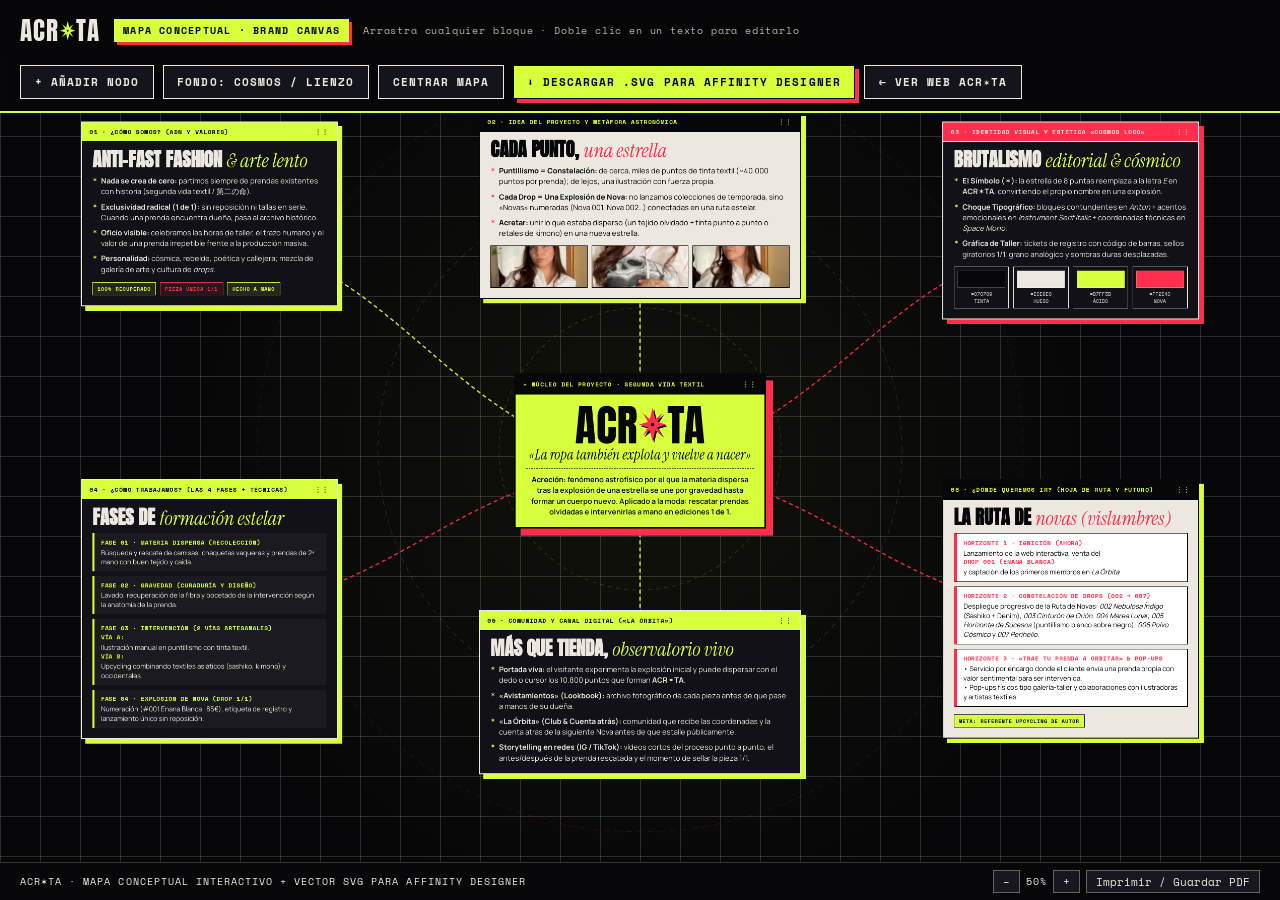
==== mapa-conceptual.html @ f0977f20 "Add ACR*TA interactive concept map and Affinity Designer SVG" ====
<!DOCTYPE html>
<html lang="es">
<head>
  <meta charset="UTF-8" />
  <meta name="viewport" content="width=device-width, initial-scale=1.0" />
  <title>ACR✶TA — Mapa Conceptual &amp; Brand Canvas (Affinity / Vector)</title>
  <link rel="preconnect" href="https://fonts.googleapis.com" />
  <link rel="preconnect" href="https://fonts.gstatic.com" crossorigin />
  <link href="https://fonts.googleapis.com/css2?family=Anton&family=Instrument+Serif:ital@0;1&family=Space+Mono:wght@400;700&family=Manrope:wght@400;600;700&display=swap" rel="stylesheet" />
  <style>
    :root {
      --ink: #070709;
      --ink-2: #121218;
      --bone: #ece8e0;
      --acid: #d7ff3b;
      --crimson: #ff2e4c;
      --mute: #8e8a80;
      --line: rgba(236, 232, 224, 0.16);
      --disp: "Anton", Impact, sans-serif;
      --serif: "Instrument Serif", Georgia, serif;
      --mono: "Space Mono", monospace;
      --sans: "Manrope", system-ui, sans-serif;
    }

    body.is-light {
      --ink: #ece8e0;
      --ink-2: #e2ddd2;
      --bone: #070709;
      --line: rgba(7, 7, 9, 0.14);
    }

    *, *::before, *::after { box-sizing: border-box; margin: 0; padding: 0; }
    html, body {
      width: 100%; height: 100%; overflow: hidden;
      background: var(--ink); color: var(--bone);
      font-family: var(--sans);
      user-select: none;
    }

    /* ---------- BARRA SUPERIOR ESTILO AFFINITY / ESTUDIO ---------- */
    .toolbar {
      position: fixed; top: 0; left: 0; right: 0; z-index: 100;
      display: flex; align-items: center; justify-content: space-between; gap: 1rem; flex-wrap: wrap;
      padding: .75rem 1.25rem;
      background: rgba(7, 7, 9, 0.92); color: #ece8e0;
      border-bottom: 2px solid #d7ff3b;
      backdrop-filter: blur(10px);
    }
    .toolbar__brand {
      display: flex; align-items: center; gap: .9rem;
    }
    .toolbar__logo {
      font-family: var(--disp); font-size: 1.55rem; letter-spacing: .04em; color: #ece8e0;
      text-decoration: none; display: inline-flex; align-items: center;
    }
    .toolbar__logo svg { height: .78em; width: auto; color: #d7ff3b; margin: 0 .03em; }
    .toolbar__tag {
      font-family: var(--mono); font-size: .64rem; text-transform: uppercase; letter-spacing: .12em;
      background: #d7ff3b; color: #070709; font-weight: 700;
      padding: .22rem .55rem; box-shadow: 3px 3px 0 #ff2e4c;
    }
    .toolbar__hint {
      font-family: var(--mono); font-size: .64rem; color: #b9b4a8; letter-spacing: .08em;
    }
    .toolbar__actions {
      display: flex; align-items: center; gap: .55rem; flex-wrap: wrap;
    }
    .tbtn {
      font-family: var(--mono); font-size: .66rem; font-weight: 700; letter-spacing: .1em; text-transform: uppercase;
      padding: .5rem .85rem; border: 1.5px solid #ece8e0;
      background: #14141c; color: #ece8e0; cursor: pointer;
      text-decoration: none; display: inline-flex; align-items: center; gap: .4rem;
      transition: transform .15s, background .15s, color .15s, box-shadow .15s;
    }
    .tbtn:hover {
      background: #d7ff3b; color: #070709; border-color: #070709;
      transform: translate(-2px, -2px); box-shadow: 4px 4px 0 #ff2e4c;
    }
    .tbtn--primary {
      background: #d7ff3b; color: #070709; border-color: #070709;
      box-shadow: 4px 4px 0 #ff2e4c;
    }
    .tbtn--primary:hover {
      background: #ff2e4c; color: #ece8e0; border-color: #ece8e0;
      box-shadow: 4px 4px 0 #d7ff3b;
    }

    /* ---------- LIENZO INFINITO / ARTBOARD ---------- */
    .viewport {
      position: fixed; inset: 56px 0 38px 0;
      overflow: hidden;
      cursor: grab;
      background:
        radial-gradient(circle at 50% 50%, rgba(215, 255, 59, 0.05) 0%, transparent 65%),
        linear-gradient(var(--line) 1px, transparent 1px) 0 0 / 40px 40px,
        linear-gradient(90deg, var(--line) 1px, transparent 1px) 0 0 / 40px 40px;
    }
    .viewport.is-panning { cursor: grabbing; }

    .board {
      position: absolute; top: 0; left: 0;
      width: 2400px; height: 1560px;
      transform-origin: 0 0;
      will-change: transform;
    }

    /* Órbitas decorativas de fondo */
    .board__orbits {
      position: absolute; inset: 0; width: 100%; height: 100%; pointer-events: none; z-index: 0;
    }
    /* Líneas de conexión dinámicas entre nodos */
    .board__edges {
      position: absolute; inset: 0; width: 100%; height: 100%; pointer-events: none; z-index: 1;
    }

    /* ---------- TARJETAS / NODOS DEL MAPA CONCEPTUAL ---------- */
    .node {
      position: absolute; z-index: 3;
      background: #111117; color: #ece8e0;
      border: 2.5px solid #ece8e0;
      box-shadow: 9px 9px 0 #d7ff3b;
      cursor: move;
      transition: box-shadow .2s;
    }
    .node:hover, .node.is-dragging {
      z-index: 10;
      box-shadow: 13px 13px 0 #ff2e4c;
    }
    .node--core {
      background: #d7ff3b; color: #070709;
      border: 3.5px solid #070709;
      box-shadow: 14px 14px 0 #ff2e4c;
    }
    .node--bone {
      background: #ece8e0; color: #070709;
      border: 2.5px solid #070709;
      box-shadow: 9px 9px 0 #d7ff3b;
    }
    .node--crimson {
      box-shadow: 9px 9px 0 #ff2e4c;
    }

    .node__head {
      display: flex; align-items: center; justify-content: space-between; gap: .6rem;
      padding: .55rem .95rem;
      font-family: var(--mono); font-size: .72rem; font-weight: 700; letter-spacing: .12em; text-transform: uppercase;
      background: #d7ff3b; color: #070709;
      border-bottom: 2px solid #070709;
    }
    .node--core .node__head {
      background: #070709; color: #d7ff3b;
    }
    .node--bone .node__head {
      background: #070709; color: #d7ff3b;
    }
    .node--crimson .node__head {
      background: #ff2e4c; color: #ece8e0; border-bottom-color: #ece8e0;
    }
    .node__grip { opacity: .65; font-size: .8rem; }

    .node__body {
      padding: 1.15rem 1.3rem 1.25rem;
    }
    .node__title {
      font-family: var(--disp); font-size: 2.3rem; line-height: .92; text-transform: uppercase;
      margin-bottom: .7rem;
    }
    .node__title em {
      font-family: var(--serif); font-style: italic; font-weight: 400; text-transform: lowercase;
      color: #d7ff3b; font-size: 1.06em;
    }
    .node--bone .node__title em,
    .node--core .node__title em {
      color: #ff2e4c;
    }

    /* Logo gigante en el nodo central */
    .core-logo {
      font-family: var(--disp); font-size: 5.4rem; line-height: .86;
      display: flex; align-items: center; justify-content: center;
      margin: .3rem 0 .5rem; color: #070709;
    }
    .core-logo svg {
      height: .78em; width: auto; color: #ff2e4c; margin: 0 .03em;
      filter: drop-shadow(3px 3px 0 #070709);
    }
    .core-quote {
      font-family: var(--serif); font-style: italic; font-size: 1.75rem;
      text-align: center; line-height: 1.05; margin-bottom: .75rem;
    }
    .core-desc {
      font-size: .92rem; font-weight: 600; line-height: 1.45; text-align: center;
      border-top: 1.5px dashed #070709; padding-top: .65rem;
    }

    .node__list {
      list-style: none; display: grid; gap: .55rem;
      font-size: .92rem; line-height: 1.45;
    }
    .node__list li {
      position: relative; padding-left: 1.1rem;
    }
    .node__list li::before {
      content: "✶"; position: absolute; left: 0; top: 0;
      color: #d7ff3b; font-size: .78rem;
    }
    .node--bone .node__list li::before { color: #ff2e4c; }

    /* Píldoras / etiquetas */
    .badges {
      display: flex; flex-wrap: wrap; gap: .45rem; margin-top: .95rem;
    }
    .badge {
      font-family: var(--mono); font-size: .64rem; font-weight: 700; letter-spacing: .1em; text-transform: uppercase;
      padding: .28rem .6rem; border: 1.5px solid currentColor;
    }
    .badge--acid { color: #d7ff3b; background: rgba(215, 255, 59, 0.1); }
    .badge--crimson { color: #ff2e4c; background: rgba(255, 46, 76, 0.12); }
    .badge--dark { color: #070709; background: #d7ff3b; border-color: #070709; }

    /* Muestras de color (ADN visual) */
    .swatches {
      display: grid; grid-template-columns: repeat(4, 1fr); gap: .55rem; margin-top: .9rem;
    }
    .swatch {
      border: 1.5px solid #ece8e0; padding: .4rem; text-align: center;
      font-family: var(--mono); font-size: .6rem;
    }
    .swatch i {
      display: block; height: 34px; margin-bottom: .35rem; border: 1px solid rgba(255,255,255,.25);
    }

    /* Mini tarjetas de proceso y horizonte */
    .steps-grid {
      display: grid; gap: .55rem; margin-top: .4rem;
    }
    .step-box {
      padding: .6rem .8rem;
      background: rgba(255, 255, 255, 0.04);
      border-left: 4px solid #d7ff3b;
    }
    .node--bone .step-box {
      background: #ffffff; border: 1.5px solid #070709; border-left: 6px solid #ff2e4c;
    }
    .step-box strong {
      display: block; font-family: var(--mono); font-size: .72rem; letter-spacing: .08em;
      text-transform: uppercase; color: #d7ff3b; margin-bottom: .18rem;
    }
    .node--bone .step-box strong { color: #ff2e4c; }
    .step-box p { font-size: .84rem; line-height: 1.38; }

    /* Fotos de referencia visual en el mapa */
    .thumbs-row {
      display: grid; grid-template-columns: repeat(3, 1fr); gap: .5rem; margin-top: .85rem;
    }
    .thumbs-row img {
      width: 100%; height: 84px; object-fit: cover;
      border: 1.5px solid #070709;
    }

    [contenteditable="true"]:focus {
      outline: 2px dashed #d7ff3b;
      outline-offset: 4px;
      cursor: text;
    }

    /* ---------- BARRA INFERIOR DE ESTADO / CONTROLES DE ZOOM ---------- */
    .statusbar {
      position: fixed; bottom: 0; left: 0; right: 0; height: 38px; z-index: 100;
      display: flex; align-items: center; justify-content: space-between;
      padding: 0 1.25rem;
      background: #070709; color: #ece8e0;
      border-top: 1px solid rgba(236, 232, 224, 0.2);
      font-family: var(--mono); font-size: .64rem; letter-spacing: .1em; text-transform: uppercase;
    }
    .zoom-controls {
      display: flex; align-items: center; gap: .4rem;
    }
    .zbtn {
      background: #171720; color: #ece8e0; border: 1px solid rgba(236,232,224,.35);
      padding: .18rem .55rem; font-family: var(--mono); font-size: .68rem; cursor: pointer;
    }
    .zbtn:hover { background: #d7ff3b; color: #070709; }

    @media print {
      .toolbar, .statusbar { display: none !important; }
      .viewport { position: static; inset: 0; overflow: visible; }
    }
  </style>
</head>
<body>

  <!-- DEFINICIÓN SVG DE LA ESTRELLA ACR✶TA -->
  <svg width="0" height="0" style="position:absolute" aria-hidden="true">
    <defs>
      <g id="glyphStarE">
        <path d="M 44 0 L 53 37 L 76 18 L 59 46 L 88 55 L 59 64 L 76 92 L 53 73 L 44 110 L 35 73 L 12 92 L 29 64 L 0 55 L 29 46 L 12 18 L 35 37 Z" fill="currentColor"/>
        <circle cx="44" cy="55" r="5.5" fill="#070709"/>
      </g>
    </defs>
  </svg>

  <!-- BARRA DE HERRAMIENTAS SUPERIOR -->
  <header class="toolbar">
    <div class="toolbar__brand">
      <a href="index.html" class="toolbar__logo" title="Volver a la web de ACR✶TA">
        <span>ACR</span><svg viewBox="0 0 88 110"><use href="#glyphStarE"/></svg><span>TA</span>
      </a>
      <span class="toolbar__tag">MAPA CONCEPTUAL · BRAND CANVAS</span>
      <span class="toolbar__hint">Arrastra cualquier bloque · Doble clic en un texto para editarlo</span>
    </div>

    <div class="toolbar__actions">
      <button type="button" class="tbtn" id="addNodeBtn">+ Añadir Nodo</button>
      <button type="button" class="tbtn" id="themeBtn">Fondo: Cosmos / Lienzo</button>
      <button type="button" class="tbtn" id="fitBtn">Centrar Mapa</button>
      <a href="mapa-conceptual-acreta.svg" download="ACR-TA-Mapa-Conceptual-Affinity.svg" class="tbtn tbtn--primary" id="downloadSvgBtn">
        ⬇ Descargar .SVG para Affinity Designer
      </a>
      <a href="index.html" class="tbtn">← Ver Web ACR✶TA</a>
    </div>
  </header>

  <!-- LIENZO INTERACTIVO -->
  <div class="viewport" id="viewport">
    <div class="board" id="board">

      <!-- Órbitas de fondo -->
      <svg class="board__orbits" viewBox="0 0 2400 1560">
        <circle cx="1200" cy="760" r="280" fill="none" stroke="rgba(215,255,59,0.18)" stroke-width="1.5" stroke-dasharray="8 8"/>
        <circle cx="1200" cy="760" r="520" fill="none" stroke="rgba(236,232,224,0.14)" stroke-width="1.5" stroke-dasharray="10 10"/>
        <circle cx="1200" cy="760" r="760" fill="none" stroke="rgba(255,46,76,0.16)" stroke-width="1.5" stroke-dasharray="12 10"/>
      </svg>

      <!-- Conectores dinámicos entre tarjetas -->
      <svg class="board__edges" id="edgesSvg" viewBox="0 0 2400 1560">
        <defs>
          <marker id="arrAcid" viewBox="0 0 10 10" refX="7" refY="5" markerWidth="6" markerHeight="6" orient="auto-start-reverse">
            <path d="M 0 1 L 10 5 L 0 9 z" fill="#d7ff3b"/>
          </marker>
          <marker id="arrCrimson" viewBox="0 0 10 10" refX="7" refY="5" markerWidth="6" markerHeight="6" orient="auto-start-reverse">
            <path d="M 0 1 L 10 5 L 0 9 z" fill="#ff2e4c"/>
          </marker>
        </defs>
      </svg>

      <!-- ================= NODO 00: NÚCLEO CENTRAL ACR✶TA ================= -->
      <article class="node node--core" id="node-core" style="left: 950px; top: 610px; width: 500px;">
        <div class="node__head">
          <span>✶ NÚCLEO DEL PROYECTO · SEGUNDA VIDA TEXTIL</span>
          <span class="node__grip">⋮⋮</span>
        </div>
        <div class="node__body">
          <div class="core-logo" aria-label="ACRETA">
            <span>ACR</span><svg viewBox="0 0 88 110"><use href="#glyphStarE"/></svg><span>TA</span>
          </div>
          <p class="core-quote" contenteditable="true">«La ropa también explota y vuelve a nacer»</p>
          <p class="core-desc" contenteditable="true">
            <strong>Acreción:</strong> fenómeno astrofísico por el que la materia dispersa tras la explosión de una estrella se une por gravedad hasta formar un cuerpo nuevo. Aplicado a la moda: rescatar prendas olvidadas e intervenirlas a mano en ediciones <strong>1 de 1</strong>.
          </p>
        </div>
      </article>

      <!-- ================= NODO 01: ¿CÓMO SOMOS? (ADN Y MANIFIESTO) ================= -->
      <article class="node" id="node-adn" data-from="node-core" data-color="acid" style="left: 90px; top: 110px; width: 510px;">
        <div class="node__head">
          <span>01 · ¿CÓMO SOMOS? (ADN Y VALORES)</span>
          <span class="node__grip">⋮⋮</span>
        </div>
        <div class="node__body">
          <h2 class="node__title" contenteditable="true">ANTI-FAST FASHION <em>&amp; arte lento</em></h2>
          <ul class="node__list" contenteditable="true">
            <li><strong>Nada se crea de cero:</strong> partimos siempre de prendas existentes con historia (segunda vida textil / 第二の命).</li>
            <li><strong>Exclusividad radical (1 de 1):</strong> sin reposición ni tallas en serie. Cuando una prenda encuentra dueña, pasa al archivo histórico.</li>
            <li><strong>Oficio visible:</strong> celebramos las horas de taller, el trazo humano y el valor de una prenda irrepetible frente a la producción masiva.</li>
            <li><strong>Personalidad:</strong> cósmica, rebelde, poética y callejera; mezcla de galería de arte y cultura de <em>drops</em>.</li>
          </ul>
          <div class="badges">
            <span class="badge badge--acid">100% RECUPERADO</span>
            <span class="badge badge--crimson">PIEZA ÚNICA 1/1</span>
            <span class="badge badge--acid">HECHO A MANO</span>
          </div>
        </div>
      </article>

      <!-- ================= NODO 02: UNIVERSO NARRATIVO (METÁFORA ESTELAR) ================= -->
      <article class="node node--bone" id="node-concepto" data-from="node-core" data-color="acid" style="left: 880px; top: 90px; width: 640px;">
        <div class="node__head">
          <span>02 · IDEA DEL PROYECTO Y METÁFORA ASTRONÓMICA</span>
          <span class="node__grip">⋮⋮</span>
        </div>
        <div class="node__body">
          <h2 class="node__title" contenteditable="true">CADA PUNTO, <em>una estrella</em></h2>
          <ul class="node__list" contenteditable="true">
            <li><strong>Puntillismo = Constelación:</strong> de cerca, miles de puntos de tinta textil (~40.000 puntos por prenda); de lejos, una ilustración con fuerza propia.</li>
            <li><strong>Cada Drop = Una Explosión de Nova:</strong> no lanzamos colecciones de temporada, sino «Novas» numeradas (Nova 001, Nova 002…) conectadas en una ruta estelar.</li>
            <li><strong>Acretar:</strong> unir lo que estaba disperso (un tejido olvidado + tinta punto a punto o retales de kimono) en una nueva estrella.</li>
          </ul>
          <div class="thumbs-row">
            <img src="assets/img/look-02.jpg" alt="Nova 001 Enana Blanca" />
            <img src="assets/img/detalle.jpg" alt="Detalle puntillismo" />
            <img src="assets/img/look-03.jpg" alt="Look perfil" />
          </div>
        </div>
      </article>

      <!-- ================= NODO 03: LENGUAJE VISUAL Y ESTÉTICA ================= -->
      <article class="node node--crimson" id="node-estetica" data-from="node-core" data-color="crimson" style="left: 1800px; top: 110px; width: 510px;">
        <div class="node__head">
          <span>03 · IDENTIDAD VISUAL Y ESTÉTICA «COSMOS LOCO»</span>
          <span class="node__grip">⋮⋮</span>
        </div>
        <div class="node__body">
          <h2 class="node__title" contenteditable="true">BRUTALISMO <em>editorial &amp; cósmico</em></h2>
          <ul class="node__list" contenteditable="true">
            <li><strong>El Símbolo (✶):</strong> la estrella de 8 puntas reemplaza a la letra <em>E</em> en <strong>ACR✶TA</strong>, convirtiendo el propio nombre en una explosión.</li>
            <li><strong>Choque Tipográfico:</strong> bloques contundentes en <em>Anton</em> + acentos emocionales en <em>Instrument Serif Italic</em> + coordenadas técnicas en <em>Space Mono</em>.</li>
            <li><strong>Gráfica de Taller:</strong> tickets de registro con código de barras, sellos giratorios 1/1, grano analógico y sombras duras desplazadas.</li>
          </ul>
          <div class="swatches">
            <div class="swatch"><i style="background:#070709"></i>#070709<br>TINTA</div>
            <div class="swatch"><i style="background:#ece8e0"></i>#ECE8E0<br>HUESO</div>
            <div class="swatch"><i style="background:#d7ff3b"></i>#D7FF3B<br>ÁCIDO</div>
            <div class="swatch"><i style="background:#ff2e4c"></i>#FF2E4C<br>NOVA</div>
          </div>
        </div>
      </article>

      <!-- ================= NODO 04: ¿QUÉ HACEMOS? (PROCESO Y PRODUCTO) ================= -->
      <article class="node" id="node-proceso" data-from="node-core" data-color="crimson" style="left: 90px; top: 820px; width: 510px;">
        <div class="node__head">
          <span>04 · ¿CÓMO TRABAJAMOS? (LAS 4 FASES + TÉCNICAS)</span>
          <span class="node__grip">⋮⋮</span>
        </div>
        <div class="node__body">
          <h2 class="node__title" contenteditable="true">FASES DE <em>formación estelar</em></h2>
          <div class="steps-grid" contenteditable="true">
            <div class="step-box">
              <strong>FASE 01 · MATERIA DISPERSA (RECOLECCIÓN)</strong>
              <p>Búsqueda y rescate de camisas, chaquetas vaqueras y prendas de 2ª mano con buen tejido y caída.</p>
            </div>
            <div class="step-box">
              <strong>FASE 02 · GRAVEDAD (CURADURÍA Y DISEÑO)</strong>
              <p>Lavado, recuperación de la fibra y bocetado de la intervención según la anatomía de la prenda.</p>
            </div>
            <div class="step-box">
              <strong>FASE 03 · INTERVENCIÓN (2 VÍAS ARTESANALES)</strong>
              <p><strong>Vía A:</strong> Ilustración manual en puntillismo con tinta textil.<br><strong>Vía B:</strong> Upcycling combinando textiles asiáticos (sashiko, kimono) y occidentales.</p>
            </div>
            <div class="step-box">
              <strong>FASE 04 · EXPLOSIÓN DE NOVA (DROP 1/1)</strong>
              <p>Numeración (#001 Enana Blanca · 85€), etiqueta de registro y lanzamiento único sin reposición.</p>
            </div>
          </div>
        </div>
      </article>

      <!-- ================= NODO 05: COMUNIDAD Y EXPERIENCIA DIGITAL ================= -->
      <article class="node" id="node-comunidad" data-from="node-core" data-color="acid" style="left: 880px; top: 1080px; width: 640px;">
        <div class="node__head">
          <span>05 · COMUNIDAD Y CANAL DIGITAL («LA ÓRBITA»)</span>
          <span class="node__grip">⋮⋮</span>
        </div>
        <div class="node__body">
          <h2 class="node__title" contenteditable="true">MÁS QUE TIENDA, <em>observatorio vivo</em></h2>
          <ul class="node__list" contenteditable="true">
            <li><strong>Portada viva:</strong> el visitante experimenta la explosión inicial y puede dispersar con el dedo o cursor los 10.800 puntos que forman <strong>ACR✶TA</strong>.</li>
            <li><strong>«Avistamientos» (Lookbook):</strong> archivo fotográfico de cada pieza antes de que pase a manos de su dueña.</li>
            <li><strong>«La Órbita» (Club &amp; Cuenta atrás):</strong> comunidad que recibe las coordenadas y la cuenta atrás de la siguiente Nova antes de que estalle públicamente.</li>
            <li><strong>Storytelling en redes (IG / TikTok):</strong> vídeos cortos del proceso punto a punto, el antes/después de la prenda rescatada y el momento de sellar la pieza 1/1.</li>
          </ul>
        </div>
      </article>

      <!-- ================= NODO 06: ¿DÓNDE QUEREMOS IR? (HOJA DE RUTA) ================= -->
      <article class="node node--bone" id="node-futuro" data-from="node-core" data-color="crimson" style="left: 1800px; top: 820px; width: 510px;">
        <div class="node__head">
          <span>06 · ¿DÓNDE QUEREMOS IR? (HOJA DE RUTA Y FUTURO)</span>
          <span class="node__grip">⋮⋮</span>
        </div>
        <div class="node__body">
          <h2 class="node__title" contenteditable="true">LA RUTA DE <em>novas (vislumbres)</em></h2>
          <div class="steps-grid" contenteditable="true">
            <div class="step-box">
              <strong>HORIZONTE 1 · IGNICIÓN (AHORA)</strong>
              <p>Lanzamiento de la web interactiva, venta del <strong>Drop 001 (Enana Blanca)</strong> y captación de los primeros miembros en <em>La Órbita</em>.</p>
            </div>
            <div class="step-box">
              <strong>HORIZONTE 2 · CONSTELACIÓN DE DROPS (002 → 007)</strong>
              <p>Despliegue progresivo de la Ruta de Novas: <em>002 Nebulosa Índigo</em> (Sashiko + Denim), <em>003 Cinturón de Orión</em>, <em>004 Marea Lunar</em>, <em>005 Horizonte de Sucesos</em> (puntillismo blanco sobre negro), <em>006 Polvo Cósmico</em> y <em>007 Perihelio</em>.</p>
            </div>
            <div class="step-box">
              <strong>HORIZONTE 3 · «TRAE TU PRENDA A ORBITAR» &amp; POP-UPS</strong>
              <p>• Servicio por encargo donde el cliente envía una prenda propia con valor sentimental para ser intervenida.<br>• Pop-ups físicos tipo galería-taller y colaboraciones con ilustradoras y artistas textiles.</p>
            </div>
          </div>
          <div class="badges">
            <span class="badge badge--dark">META: REFERENTE UPCYCLING DE AUTOR</span>
          </div>
        </div>
      </article>

    </div>
  </div>

  <!-- BARRA DE ESTADO Y ZOOM -->
  <footer class="statusbar">
    <span>ACR✶TA · MAPA CONCEPTUAL INTERACTIVO + VECTOR SVG PARA AFFINITY DESIGNER</span>
    <div class="zoom-controls">
      <button type="button" class="zbtn" id="zoomOutBtn">−</button>
      <span id="zoomLabel">100%</span>
      <button type="button" class="zbtn" id="zoomInBtn">+</button>
      <button type="button" class="zbtn" id="printBtn">Imprimir / Guardar PDF</button>
    </div>
  </footer>

  <script>
    (() => {
      const viewport = document.getElementById("viewport");
      const board = document.getElementById("board");
      const edgesSvg = document.getElementById("edgesSvg");
      const zoomLabel = document.getElementById("zoomLabel");

      let scale = 1;
      let panX = 0;
      let panY = 0;
      let isPanning = false;
      let startPanX = 0;
      let startPanY = 0;

      function applyTransform() {
        board.style.transform = `translate(${panX}px, ${panY}px) scale(${scale})`;
        zoomLabel.textContent = `${Math.round(scale * 100)}%`;
      }

      function fitToScreen() {
        const vw = viewport.clientWidth;
        const vh = viewport.clientHeight;
        scale = Math.min(vw / 2460, vh / 1600, 1);
        scale = Math.max(0.32, scale);
        panX = (vw - 2400 * scale) * 0.5;
        panY = (vh - 1560 * scale) * 0.5;
        applyTransform();
      }

      // Dibuja curvas Bézier dinámicas desde el nodo central hacia todos los demás nodos
      function updateEdges() {
        const defs = edgesSvg.querySelector("defs").outerHTML;
        const core = document.getElementById("node-core");
        const cx = core.offsetLeft + core.offsetWidth * 0.5;
        const cy = core.offsetTop + core.offsetHeight * 0.5;

        const targets = board.querySelectorAll(".node[data-from]");
        let paths = "";
        targets.forEach((node) => {
          const nx = node.offsetLeft + node.offsetWidth * 0.5;
          const ny = node.offsetTop + node.offsetHeight * 0.5;
          const dx = nx - cx;
          const dy = ny - cy;
          const c1x = cx + dx * 0.45;
          const c1y = cy + dy * 0.12;
          const c2x = cx + dx * 0.55;
          const c2y = cy + dy * 0.88;
          const isCrimson = node.dataset.color === "crimson";
          const color = isCrimson ? "#ff2e4c" : "#d7ff3b";
          const marker = isCrimson ? "url(#arrCrimson)" : "url(#arrAcid)";
          paths += `<path d="M ${cx} ${cy} C ${c1x} ${c1y}, ${c2x} ${c2y}, ${nx} ${ny}" fill="none" stroke="${color}" stroke-width="2.8" stroke-dasharray="8 6" marker-end="${marker}" opacity="0.88"/>`;
          paths += `<circle cx="${nx}" cy="${ny}" r="6" fill="${color}"/>`;
        });
        edgesSvg.innerHTML = defs + paths;
      }

      // Hacer arrastrables todos los nodos
      function makeDraggable(node) {
        let dragging = false;
        let startX = 0, startY = 0;
        let origLeft = 0, origTop = 0;

        node.addEventListener("pointerdown", (e) => {
          if (e.target.isContentEditable && document.activeElement === e.target) return;
          e.stopPropagation();
          dragging = true;
          node.classList.add("is-dragging");
          node.setPointerCapture(e.pointerId);
          startX = e.clientX;
          startY = e.clientY;
          origLeft = node.offsetLeft;
          origTop = node.offsetTop;
        });

        node.addEventListener("pointermove", (e) => {
          if (!dragging) return;
          const dx = (e.clientX - startX) / scale;
          const dy = (e.clientY - startY) / scale;
          node.style.left = `${Math.round(origLeft + dx)}px`;
          node.style.top = `${Math.round(origTop + dy)}px`;
          updateEdges();
        });

        const stop = () => {
          dragging = false;
          node.classList.remove("is-dragging");
        };
        node.addEventListener("pointerup", stop);
        node.addEventListener("pointercancel", stop);
      }

      board.querySelectorAll(".node").forEach(makeDraggable);

      // Pan del lienzo arrastrando el fondo
      viewport.addEventListener("pointerdown", (e) => {
        if (e.target.closest(".node")) return;
        isPanning = true;
        viewport.classList.add("is-panning");
        startPanX = e.clientX - panX;
        startPanY = e.clientY - panY;
      });
      window.addEventListener("pointermove", (e) => {
        if (!isPanning) return;
        panX = e.clientX - startPanX;
        panY = e.clientY - startPanY;
        applyTransform();
      });
      window.addEventListener("pointerup", () => {
        isPanning = false;
        viewport.classList.remove("is-panning");
      });

      // Zoom con rueda
      viewport.addEventListener("wheel", (e) => {
        e.preventDefault();
        const factor = e.deltaY < 0 ? 1.1 : 0.9;
        const nextScale = Math.min(1.8, Math.max(0.3, scale * factor));
        const rect = viewport.getBoundingClientRect();
        const mx = e.clientX - rect.left;
        const my = e.clientY - rect.top;
        panX = mx - ((mx - panX) / scale) * nextScale;
        panY = my - ((my - panY) / scale) * nextScale;
        scale = nextScale;
        applyTransform();
      }, { passive: false });

      document.getElementById("zoomInBtn").addEventListener("click", () => {
        scale = Math.min(1.8, scale * 1.15);
        applyTransform();
      });
      document.getElementById("zoomOutBtn").addEventListener("click", () => {
        scale = Math.max(0.3, scale * 0.87);
        applyTransform();
      });
      document.getElementById("fitBtn").addEventListener("click", fitToScreen);
      document.getElementById("themeBtn").addEventListener("click", () => {
        document.body.classList.toggle("is-light");
      });
      document.getElementById("printBtn").addEventListener("click", () => window.print());

      // Añadir un nuevo nodo editable al mapa
      let customCount = 7;
      document.getElementById("addNodeBtn").addEventListener("click", () => {
        const n = document.createElement("article");
        n.className = "node";
        n.dataset.from = "node-core";
        n.dataset.color = customCount % 2 === 0 ? "acid" : "crimson";
        n.style.left = `${1020 + (customCount % 3) * 80}px`;
        n.style.top = `${360 + (customCount % 3) * 60}px`;
        n.style.width = "420px";
        n.innerHTML = `
          <div class="node__head">
            <span contenteditable="true">0${customCount} · NUEVA IDEA / RAMA</span>
            <span class="node__grip">⋮⋮</span>
          </div>
          <div class="node__body">
            <h2 class="node__title" contenteditable="true">NUEVA <em>constelación</em></h2>
            <ul class="node__list" contenteditable="true">
              <li>Haz doble clic aquí para escribir tu idea, línea de ropa, colaboración o referencia visual.</li>
              <li>Arrastra esta tarjeta a cualquier coordenada del mapa.</li>
            </ul>
          </div>
        `;
        customCount++;
        board.appendChild(n);
        makeDraggable(n);
        updateEdges();
      });

      window.addEventListener("resize", fitToScreen);
      updateEdges();
      fitToScreen();
    })();
  </script>
</body>
</html>
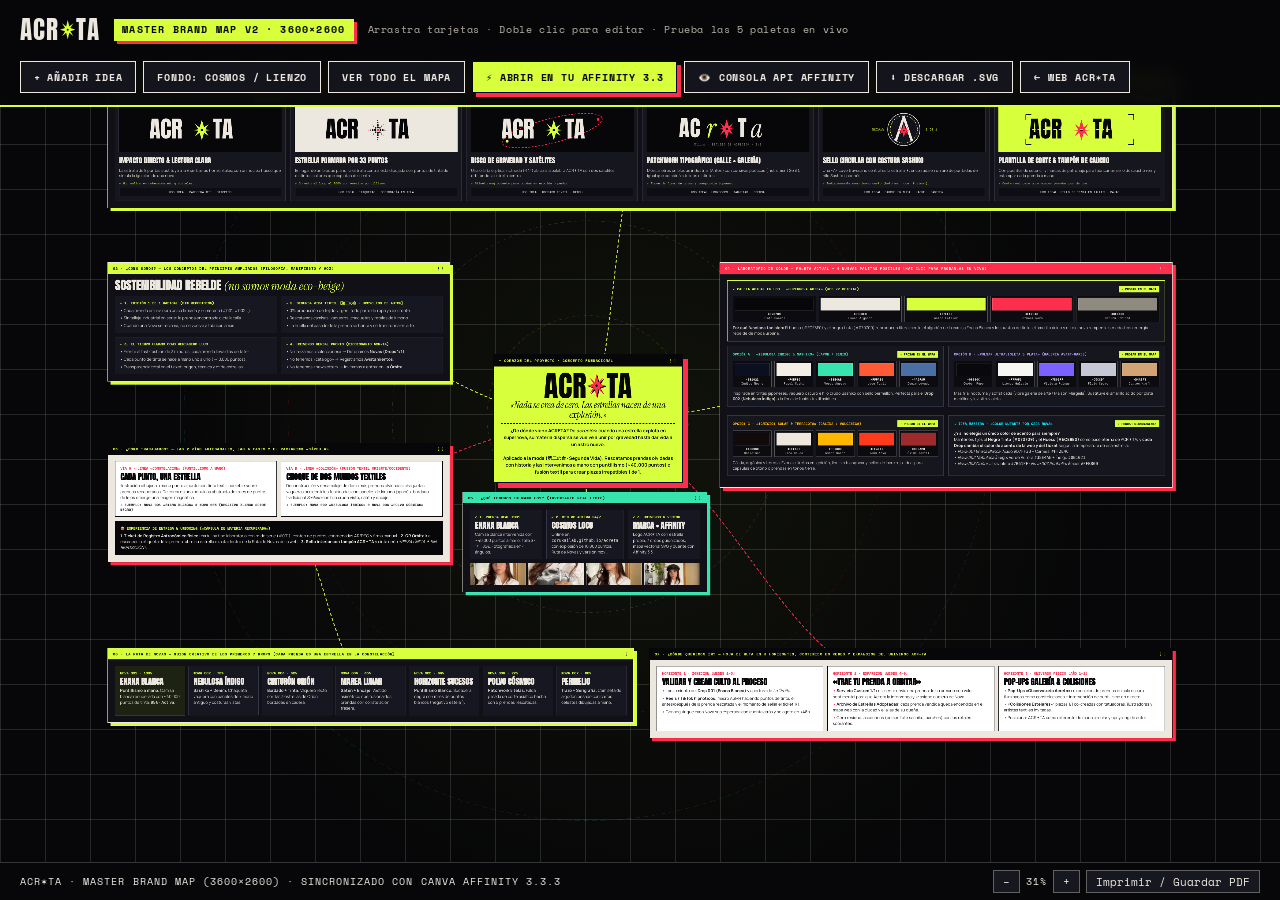
==== commit be6f0cb0: "Update mapa-conceptual.html (Master Brand Map v2)" ====
--- a/mapa-conceptual.html
+++ b/mapa-conceptual.html
@@ -3,19 +3,20 @@
 <head>
   <meta charset="UTF-8" />
   <meta name="viewport" content="width=device-width, initial-scale=1.0" />
-  <title>ACR✶TA — Mapa Conceptual &amp; Brand Canvas (Affinity / Vector)</title>
+  <title>ACR✶TA — Master Mapa Conceptual, Brainstorming de Logos &amp; Laboratorio de Color</title>
   <link rel="preconnect" href="https://fonts.googleapis.com" />
   <link rel="preconnect" href="https://fonts.gstatic.com" crossorigin />
-  <link href="https://fonts.googleapis.com/css2?family=Anton&family=Instrument+Serif:ital@0;1&family=Space+Mono:wght@400;700&family=Manrope:wght@400;600;700&display=swap" rel="stylesheet" />
+  <link href="https://fonts.googleapis.com/css2?family=Anton&family=Instrument+Serif:ital@0;1&family=Space+Mono:wght@400;700&family=Manrope:wght@400;600;700;800&display=swap" rel="stylesheet" />
   <style>
     :root {
       --ink: #070709;
-      --ink-2: #121218;
+      --ink-2: #111117;
       --bone: #ece8e0;
       --acid: #d7ff3b;
       --crimson: #ff2e4c;
+      --cyan: #38e4ae;
       --mute: #8e8a80;
-      --line: rgba(236, 232, 224, 0.16);
+      --line: rgba(236, 232, 224, 0.14);
       --disp: "Anton", Impact, sans-serif;
       --serif: "Instrument Serif", Georgia, serif;
       --mono: "Space Mono", monospace;
@@ -37,234 +38,236 @@
       user-select: none;
     }
 
-    /* ---------- BARRA SUPERIOR ESTILO AFFINITY / ESTUDIO ---------- */
+    /* ---------- BARRA SUPERIOR ESTILO AFFINITY ---------- */
     .toolbar {
       position: fixed; top: 0; left: 0; right: 0; z-index: 100;
-      display: flex; align-items: center; justify-content: space-between; gap: 1rem; flex-wrap: wrap;
-      padding: .75rem 1.25rem;
-      background: rgba(7, 7, 9, 0.92); color: #ece8e0;
-      border-bottom: 2px solid #d7ff3b;
+      display: flex; align-items: center; justify-content: space-between; gap: .8rem; flex-wrap: wrap;
+      padding: .7rem 1.25rem;
+      background: rgba(7, 7, 9, 0.94); color: #ece8e0;
+      border-bottom: 2px solid var(--acid);
       backdrop-filter: blur(10px);
     }
-    .toolbar__brand {
-      display: flex; align-items: center; gap: .9rem;
-    }
+    .toolbar__brand { display: flex; align-items: center; gap: .85rem; flex-wrap: wrap; }
     .toolbar__logo {
       font-family: var(--disp); font-size: 1.55rem; letter-spacing: .04em; color: #ece8e0;
       text-decoration: none; display: inline-flex; align-items: center;
     }
-    .toolbar__logo svg { height: .78em; width: auto; color: #d7ff3b; margin: 0 .03em; }
+    .toolbar__logo svg { height: .78em; width: auto; color: var(--acid); margin: 0 .03em; }
     .toolbar__tag {
-      font-family: var(--mono); font-size: .64rem; text-transform: uppercase; letter-spacing: .12em;
-      background: #d7ff3b; color: #070709; font-weight: 700;
-      padding: .22rem .55rem; box-shadow: 3px 3px 0 #ff2e4c;
+      font-family: var(--mono); font-size: .62rem; text-transform: uppercase; letter-spacing: .12em;
+      background: var(--acid); color: #070709; font-weight: 700;
+      padding: .22rem .55rem; box-shadow: 3px 3px 0 var(--crimson);
     }
     .toolbar__hint {
-      font-family: var(--mono); font-size: .64rem; color: #b9b4a8; letter-spacing: .08em;
-    }
-    .toolbar__actions {
-      display: flex; align-items: center; gap: .55rem; flex-wrap: wrap;
-    }
+      font-family: var(--mono); font-size: .62rem; color: #b9b4a8; letter-spacing: .06em;
+    }
+    .toolbar__actions { display: flex; align-items: center; gap: .45rem; flex-wrap: wrap; }
     .tbtn {
-      font-family: var(--mono); font-size: .66rem; font-weight: 700; letter-spacing: .1em; text-transform: uppercase;
-      padding: .5rem .85rem; border: 1.5px solid #ece8e0;
+      font-family: var(--mono); font-size: .64rem; font-weight: 700; letter-spacing: .08em; text-transform: uppercase;
+      padding: .48rem .8rem; border: 1.5px solid #ece8e0;
       background: #14141c; color: #ece8e0; cursor: pointer;
-      text-decoration: none; display: inline-flex; align-items: center; gap: .4rem;
+      text-decoration: none; display: inline-flex; align-items: center; gap: .38rem;
       transition: transform .15s, background .15s, color .15s, box-shadow .15s;
     }
     .tbtn:hover {
-      background: #d7ff3b; color: #070709; border-color: #070709;
-      transform: translate(-2px, -2px); box-shadow: 4px 4px 0 #ff2e4c;
+      background: var(--acid); color: #070709; border-color: #070709;
+      transform: translate(-2px, -2px); box-shadow: 4px 4px 0 var(--crimson);
     }
     .tbtn--primary {
-      background: #d7ff3b; color: #070709; border-color: #070709;
-      box-shadow: 4px 4px 0 #ff2e4c;
-    }
-    .tbtn--primary:hover {
-      background: #ff2e4c; color: #ece8e0; border-color: #ece8e0;
-      box-shadow: 4px 4px 0 #d7ff3b;
-    }
-
-    /* ---------- LIENZO INFINITO / ARTBOARD ---------- */
+      background: var(--acid); color: #070709; border-color: #070709;
+      box-shadow: 4px 4px 0 var(--crimson);
+    }
+
+    /* ---------- LIENZO INFINITO 3600x2600 ---------- */
     .viewport {
-      position: fixed; inset: 56px 0 38px 0;
-      overflow: hidden;
-      cursor: grab;
+      position: fixed; inset: 54px 0 38px 0;
+      overflow: hidden; cursor: grab;
       background:
         radial-gradient(circle at 50% 50%, rgba(215, 255, 59, 0.05) 0%, transparent 65%),
-        linear-gradient(var(--line) 1px, transparent 1px) 0 0 / 40px 40px,
-        linear-gradient(90deg, var(--line) 1px, transparent 1px) 0 0 / 40px 40px;
+        linear-gradient(var(--line) 1px, transparent 1px) 0 0 / 45px 45px,
+        linear-gradient(90deg, var(--line) 1px, transparent 1px) 0 0 / 45px 45px;
     }
     .viewport.is-panning { cursor: grabbing; }
 
     .board {
       position: absolute; top: 0; left: 0;
-      width: 2400px; height: 1560px;
+      width: 3600px; height: 2600px;
       transform-origin: 0 0;
       will-change: transform;
     }
-
-    /* Órbitas decorativas de fondo */
-    .board__orbits {
-      position: absolute; inset: 0; width: 100%; height: 100%; pointer-events: none; z-index: 0;
-    }
-    /* Líneas de conexión dinámicas entre nodos */
-    .board__edges {
-      position: absolute; inset: 0; width: 100%; height: 100%; pointer-events: none; z-index: 1;
-    }
-
-    /* ---------- TARJETAS / NODOS DEL MAPA CONCEPTUAL ---------- */
+    .board__orbits, .board__edges {
+      position: absolute; inset: 0; width: 100%; height: 100%; pointer-events: none;
+    }
+    .board__orbits { z-index: 0; }
+    .board__edges { z-index: 1; }
+
+    /* ---------- TARJETAS / NODOS ---------- */
     .node {
       position: absolute; z-index: 3;
-      background: #111117; color: #ece8e0;
+      background: #101016; color: #ece8e0;
       border: 2.5px solid #ece8e0;
-      box-shadow: 9px 9px 0 #d7ff3b;
+      box-shadow: 10px 10px 0 var(--acid);
       cursor: move;
       transition: box-shadow .2s;
     }
     .node:hover, .node.is-dragging {
-      z-index: 10;
-      box-shadow: 13px 13px 0 #ff2e4c;
+      z-index: 15;
+      box-shadow: 14px 14px 0 var(--crimson);
     }
     .node--core {
-      background: #d7ff3b; color: #070709;
+      background: var(--acid); color: #070709;
       border: 3.5px solid #070709;
-      box-shadow: 14px 14px 0 #ff2e4c;
+      box-shadow: 16px 16px 0 var(--crimson);
     }
     .node--bone {
       background: #ece8e0; color: #070709;
       border: 2.5px solid #070709;
-      box-shadow: 9px 9px 0 #d7ff3b;
-    }
-    .node--crimson {
-      box-shadow: 9px 9px 0 #ff2e4c;
-    }
+      box-shadow: 10px 10px 0 var(--crimson);
+    }
+    .node--crimson { box-shadow: 10px 10px 0 var(--crimson); }
+    .node--cyan { box-shadow: 10px 10px 0 var(--cyan); }
 
     .node__head {
       display: flex; align-items: center; justify-content: space-between; gap: .6rem;
-      padding: .55rem .95rem;
-      font-family: var(--mono); font-size: .72rem; font-weight: 700; letter-spacing: .12em; text-transform: uppercase;
-      background: #d7ff3b; color: #070709;
+      padding: .6rem 1rem;
+      font-family: var(--mono); font-size: .74rem; font-weight: 700; letter-spacing: .11em; text-transform: uppercase;
+      background: var(--acid); color: #070709;
       border-bottom: 2px solid #070709;
     }
-    .node--core .node__head {
-      background: #070709; color: #d7ff3b;
-    }
-    .node--bone .node__head {
-      background: #070709; color: #d7ff3b;
+    .node--core .node__head, .node--bone .node__head {
+      background: #070709; color: var(--acid);
     }
     .node--crimson .node__head {
-      background: #ff2e4c; color: #ece8e0; border-bottom-color: #ece8e0;
-    }
-    .node__grip { opacity: .65; font-size: .8rem; }
-
-    .node__body {
-      padding: 1.15rem 1.3rem 1.25rem;
-    }
+      background: var(--crimson); color: #ece8e0; border-bottom-color: #ece8e0;
+    }
+    .node--cyan .node__head {
+      background: var(--cyan); color: #070709;
+    }
+    .node__body { padding: 1.2rem 1.35rem 1.35rem; }
+
     .node__title {
-      font-family: var(--disp); font-size: 2.3rem; line-height: .92; text-transform: uppercase;
-      margin-bottom: .7rem;
+      font-family: var(--disp); font-size: 2.35rem; line-height: .92; text-transform: uppercase;
+      margin-bottom: .75rem;
     }
     .node__title em {
       font-family: var(--serif); font-style: italic; font-weight: 400; text-transform: lowercase;
-      color: #d7ff3b; font-size: 1.06em;
-    }
-    .node--bone .node__title em,
-    .node--core .node__title em {
-      color: #ff2e4c;
-    }
-
-    /* Logo gigante en el nodo central */
+      color: var(--acid); font-size: 1.06em;
+    }
+    .node--bone .node__title em, .node--core .node__title em { color: var(--crimson); }
+
+    /* ---------- BRAINSTORMING DE LOGOS (6 TARJETAS) ---------- */
+    .logos-grid {
+      display: grid; grid-template-columns: repeat(6, 1fr); gap: 1rem;
+    }
+    .logo-card {
+      background: #16161f; border: 1.5px solid #353548;
+      display: flex; flex-direction: column;
+    }
+    .logo-card__top {
+      background: #222230; padding: .42rem .7rem;
+      display: flex; justify-content: space-between; align-items: center;
+      font-family: var(--mono); font-size: .62rem; font-weight: 700; color: var(--acid);
+    }
+    .logo-card__tag {
+      background: var(--acid); color: #070709; padding: .1rem .4rem; font-size: .56rem;
+    }
+    .logo-card__tag--rec { background: var(--crimson); color: #ece8e0; }
+    .logo-stage {
+      height: 150px; margin: .7rem; border: 1.5px solid #343446;
+      background: #070709; display: grid; place-items: center;
+      position: relative; overflow: hidden;
+    }
+    .logo-stage--light { background: #ece8e0; color: #070709; border-color: #070709; }
+    .logo-stage--acid { background: var(--acid); color: #070709; border-color: #070709; }
+    .logo-stage svg { width: 92%; height: 86%; }
+    .logo-card__body { padding: 0 .85rem .9rem; flex: 1; display: flex; flex-direction: column; gap: .45rem; }
+    .logo-card__body h4 { font-family: var(--disp); font-size: 1.35rem; letter-spacing: .02em; color: #ece8e0; }
+    .logo-card__body p { font-size: .8rem; line-height: 1.4; color: #cbc6bc; }
+    .logo-card__pro { font-family: var(--mono); font-size: .63rem; color: var(--acid); margin-top: auto; }
+    .logo-card__use {
+      font-family: var(--mono); font-size: .6rem; text-align: center;
+      padding: .38rem; background: #0d0d13; border: 1px solid rgba(215,255,59,.35); color: #ece8e0;
+    }
+
+    /* ---------- LABORATORIO DE COLOR ---------- */
+    .palette-box {
+      background: #16161f; border: 2px solid #343446; padding: .95rem 1.1rem; margin-bottom: .9rem;
+    }
+    .palette-box--active { border-color: var(--acid); }
+    .palette-head {
+      display: flex; justify-content: space-between; align-items: center; gap: .6rem;
+      margin-bottom: .7rem; font-family: var(--mono); font-size: .68rem; font-weight: 700;
+    }
+    .palette-try {
+      font-family: var(--mono); font-size: .6rem; font-weight: 700; text-transform: uppercase;
+      padding: .25rem .6rem; background: var(--acid); color: #070709; border: 0; cursor: pointer;
+    }
+    .palette-try:hover { background: var(--crimson); color: #ece8e0; }
+    .swatches-5 {
+      display: grid; grid-template-columns: repeat(5, 1fr); gap: .55rem; margin-bottom: .6rem;
+    }
+    .sw {
+      border: 1.5px solid rgba(236,232,224,.35); padding: .35rem; text-align: center;
+      font-family: var(--mono); font-size: .58rem; background: #0b0b10; color: #ece8e0;
+    }
+    .sw i { display: block; height: 42px; margin-bottom: .3rem; border: 1px solid rgba(255,255,255,.2); }
+    .palettes-2col {
+      display: grid; grid-template-columns: 1fr 1fr; gap: .85rem;
+    }
+
+    /* ---------- SUB-BLOQUES Y TARJETAS INTERNAS ---------- */
+    .subgrid-2 { display: grid; grid-template-columns: 1fr 1fr; gap: .8rem; }
+    .subgrid-3 { display: grid; grid-template-columns: repeat(3, 1fr); gap: .85rem; }
+    .subgrid-7 { display: grid; grid-template-columns: repeat(7, 1fr); gap: .65rem; }
+    .subcard {
+      background: #171721; border: 1.5px solid #353548; padding: .85rem 1rem;
+    }
+    .node--bone .subcard {
+      background: #ffffff; border: 2px solid #070709;
+    }
+    .subcard h4 {
+      font-family: var(--mono); font-size: .72rem; font-weight: 700; color: var(--acid);
+      margin-bottom: .45rem; text-transform: uppercase;
+    }
+    .node--bone .subcard h4 { color: var(--crimson); }
+    .subcard h3 {
+      font-family: var(--disp); font-size: 1.65rem; line-height: .95; margin-bottom: .45rem;
+    }
+    .subcard p, .subcard li { font-size: .84rem; line-height: 1.42; color: #d5d0c5; }
+    .node--bone .subcard p, .node--bone .subcard li { color: #222222; }
+    .subcard ul { list-style: none; display: grid; gap: .35rem; }
+    .subcard ul li::before { content: "• "; color: var(--acid); font-weight: 700; }
+    .node--bone .subcard ul li::before { color: var(--crimson); }
+
     .core-logo {
-      font-family: var(--disp); font-size: 5.4rem; line-height: .86;
+      font-family: var(--disp); font-size: 6rem; line-height: .84;
       display: flex; align-items: center; justify-content: center;
-      margin: .3rem 0 .5rem; color: #070709;
+      margin: .2rem 0 .45rem; color: #070709;
     }
     .core-logo svg {
-      height: .78em; width: auto; color: #ff2e4c; margin: 0 .03em;
+      height: .78em; width: auto; color: var(--crimson); margin: 0 .03em;
       filter: drop-shadow(3px 3px 0 #070709);
     }
     .core-quote {
-      font-family: var(--serif); font-style: italic; font-size: 1.75rem;
-      text-align: center; line-height: 1.05; margin-bottom: .75rem;
+      font-family: var(--serif); font-style: italic; font-size: 1.9rem;
+      text-align: center; line-height: 1.05; margin-bottom: .7rem;
     }
     .core-desc {
-      font-size: .92rem; font-weight: 600; line-height: 1.45; text-align: center;
-      border-top: 1.5px dashed #070709; padding-top: .65rem;
-    }
-
-    .node__list {
-      list-style: none; display: grid; gap: .55rem;
-      font-size: .92rem; line-height: 1.45;
-    }
-    .node__list li {
-      position: relative; padding-left: 1.1rem;
-    }
-    .node__list li::before {
-      content: "✶"; position: absolute; left: 0; top: 0;
-      color: #d7ff3b; font-size: .78rem;
-    }
-    .node--bone .node__list li::before { color: #ff2e4c; }
-
-    /* Píldoras / etiquetas */
-    .badges {
-      display: flex; flex-wrap: wrap; gap: .45rem; margin-top: .95rem;
-    }
-    .badge {
-      font-family: var(--mono); font-size: .64rem; font-weight: 700; letter-spacing: .1em; text-transform: uppercase;
-      padding: .28rem .6rem; border: 1.5px solid currentColor;
-    }
-    .badge--acid { color: #d7ff3b; background: rgba(215, 255, 59, 0.1); }
-    .badge--crimson { color: #ff2e4c; background: rgba(255, 46, 76, 0.12); }
-    .badge--dark { color: #070709; background: #d7ff3b; border-color: #070709; }
-
-    /* Muestras de color (ADN visual) */
-    .swatches {
-      display: grid; grid-template-columns: repeat(4, 1fr); gap: .55rem; margin-top: .9rem;
-    }
-    .swatch {
-      border: 1.5px solid #ece8e0; padding: .4rem; text-align: center;
-      font-family: var(--mono); font-size: .6rem;
-    }
-    .swatch i {
-      display: block; height: 34px; margin-bottom: .35rem; border: 1px solid rgba(255,255,255,.25);
-    }
-
-    /* Mini tarjetas de proceso y horizonte */
-    .steps-grid {
-      display: grid; gap: .55rem; margin-top: .4rem;
-    }
-    .step-box {
-      padding: .6rem .8rem;
-      background: rgba(255, 255, 255, 0.04);
-      border-left: 4px solid #d7ff3b;
-    }
-    .node--bone .step-box {
-      background: #ffffff; border: 1.5px solid #070709; border-left: 6px solid #ff2e4c;
-    }
-    .step-box strong {
-      display: block; font-family: var(--mono); font-size: .72rem; letter-spacing: .08em;
-      text-transform: uppercase; color: #d7ff3b; margin-bottom: .18rem;
-    }
-    .node--bone .step-box strong { color: #ff2e4c; }
-    .step-box p { font-size: .84rem; line-height: 1.38; }
-
-    /* Fotos de referencia visual en el mapa */
-    .thumbs-row {
-      display: grid; grid-template-columns: repeat(3, 1fr); gap: .5rem; margin-top: .85rem;
-    }
-    .thumbs-row img {
-      width: 100%; height: 84px; object-fit: cover;
-      border: 1.5px solid #070709;
+      font-size: .95rem; font-weight: 600; line-height: 1.48; text-align: center;
+      border-top: 2px dashed #070709; padding-top: .7rem;
+    }
+
+    .thumbs-4 {
+      display: grid; grid-template-columns: repeat(4, 1fr); gap: .45rem; margin-top: .65rem;
+    }
+    .thumbs-4 img {
+      width: 100%; height: 74px; object-fit: cover; border: 1.5px solid #ece8e0;
     }
 
     [contenteditable="true"]:focus {
-      outline: 2px dashed #d7ff3b;
-      outline-offset: 4px;
-      cursor: text;
-    }
-
-    /* ---------- BARRA INFERIOR DE ESTADO / CONTROLES DE ZOOM ---------- */
+      outline: 2px dashed var(--acid); outline-offset: 4px; cursor: text;
+    }
+
     .statusbar {
       position: fixed; bottom: 0; left: 0; right: 0; height: 38px; z-index: 100;
       display: flex; align-items: center; justify-content: space-between;
@@ -273,67 +276,76 @@
       border-top: 1px solid rgba(236, 232, 224, 0.2);
       font-family: var(--mono); font-size: .64rem; letter-spacing: .1em; text-transform: uppercase;
     }
-    .zoom-controls {
-      display: flex; align-items: center; gap: .4rem;
-    }
+    .zoom-controls { display: flex; align-items: center; gap: .4rem; }
     .zbtn {
       background: #171720; color: #ece8e0; border: 1px solid rgba(236,232,224,.35);
       padding: .18rem .55rem; font-family: var(--mono); font-size: .68rem; cursor: pointer;
     }
-    .zbtn:hover { background: #d7ff3b; color: #070709; }
-
-    @media print {
-      .toolbar, .statusbar { display: none !important; }
-      .viewport { position: static; inset: 0; overflow: visible; }
-    }
+    .zbtn:hover { background: var(--acid); color: #070709; }
   </style>
 </head>
 <body>
 
-  <!-- DEFINICIÓN SVG DE LA ESTRELLA ACR✶TA -->
+  <!-- GLIFOS VECTORIALES REUTILIZABLES -->
   <svg width="0" height="0" style="position:absolute" aria-hidden="true">
     <defs>
       <g id="glyphStarE">
         <path d="M 44 0 L 53 37 L 76 18 L 59 46 L 88 55 L 59 64 L 76 92 L 53 73 L 44 110 L 35 73 L 12 92 L 29 64 L 0 55 L 29 46 L 12 18 L 35 37 Z" fill="currentColor"/>
         <circle cx="44" cy="55" r="5.5" fill="#070709"/>
       </g>
+      <g id="star8Center">
+        <polygon points="0,-42 9,-11 28,-25 14,-3 39,0 14,3 28,25 9,11 0,42 -9,11 -28,25 -14,3 -39,0 -14,-3 -28,-25 -9,-11" fill="currentColor"/>
+        <circle cx="0" cy="0" r="4.8" fill="#070709"/>
+      </g>
+      <g id="starStippleCenter">
+        <circle cx="0" cy="0" r="4.5" fill="#ff2e4c"/>
+        <circle cx="0" cy="-10" r="3.8" fill="currentColor"/><circle cx="0" cy="-19" r="3.2" fill="currentColor"/><circle cx="0" cy="-28" r="2.5" fill="currentColor"/><circle cx="0" cy="-36" r="1.8" fill="currentColor"/><circle cx="0" cy="-42" r="1.2" fill="#ff2e4c"/>
+        <circle cx="0" cy="10" r="3.8" fill="currentColor"/><circle cx="0" cy="19" r="3.2" fill="currentColor"/><circle cx="0" cy="28" r="2.5" fill="currentColor"/><circle cx="0" cy="36" r="1.8" fill="currentColor"/><circle cx="0" cy="42" r="1.2" fill="#ff2e4c"/>
+        <circle cx="-10" cy="0" r="3.6" fill="currentColor"/><circle cx="-19" cy="0" r="3.0" fill="currentColor"/><circle cx="-27" cy="0" r="2.2" fill="currentColor"/><circle cx="-35" cy="0" r="1.5" fill="#ff2e4c"/>
+        <circle cx="10" cy="0" r="3.6" fill="currentColor"/><circle cx="19" cy="0" r="3.0" fill="currentColor"/><circle cx="27" cy="0" r="2.2" fill="currentColor"/><circle cx="35" cy="0" r="1.5" fill="#ff2e4c"/>
+        <circle cx="-8" cy="-8" r="2.8" fill="currentColor"/><circle cx="-15" cy="-15" r="2.2" fill="currentColor"/><circle cx="-22" cy="-22" r="1.5" fill="#ff2e4c"/>
+        <circle cx="8" cy="-8" r="2.8" fill="currentColor"/><circle cx="15" cy="-15" r="2.2" fill="currentColor"/><circle cx="22" cy="-22" r="1.5" fill="#ff2e4c"/>
+        <circle cx="-8" cy="8" r="2.8" fill="currentColor"/><circle cx="-15" cy="15" r="2.2" fill="currentColor"/><circle cx="-22" cy="22" r="1.5" fill="#ff2e4c"/>
+        <circle cx="8" cy="8" r="2.8" fill="currentColor"/><circle cx="15" cy="15" r="2.2" fill="currentColor"/><circle cx="22" cy="22" r="1.5" fill="#ff2e4c"/>
+      </g>
     </defs>
   </svg>
 
-  <!-- BARRA DE HERRAMIENTAS SUPERIOR -->
+  <!-- BARRA SUPERIOR -->
   <header class="toolbar">
     <div class="toolbar__brand">
-      <a href="index.html" class="toolbar__logo" title="Volver a la web de ACR✶TA">
+      <a href="index.html" class="toolbar__logo">
         <span>ACR</span><svg viewBox="0 0 88 110"><use href="#glyphStarE"/></svg><span>TA</span>
       </a>
-      <span class="toolbar__tag">MAPA CONCEPTUAL · BRAND CANVAS</span>
-      <span class="toolbar__hint">Arrastra cualquier bloque · Doble clic en un texto para editarlo</span>
+      <span class="toolbar__tag">MASTER BRAND MAP v2 · 3600×2600</span>
+      <span class="toolbar__hint">Arrastra tarjetas · Doble clic para editar · Prueba las 5 paletas en vivo</span>
     </div>
 
     <div class="toolbar__actions">
-      <button type="button" class="tbtn" id="addNodeBtn">+ Añadir Nodo</button>
+      <button type="button" class="tbtn" id="addNodeBtn">+ Añadir Idea</button>
       <button type="button" class="tbtn" id="themeBtn">Fondo: Cosmos / Lienzo</button>
-      <button type="button" class="tbtn" id="fitBtn">Centrar Mapa</button>
-      <a href="mapa-conceptual-acreta.svg" download="ACR-TA-Mapa-Conceptual-Affinity.svg" class="tbtn tbtn--primary" id="downloadSvgBtn">
-        ⬇ Descargar .SVG para Affinity Designer
-      </a>
-      <a href="index.html" class="tbtn">← Ver Web ACR✶TA</a>
+      <button type="button" class="tbtn" id="fitBtn">Ver Todo el Mapa</button>
+      <button type="button" class="tbtn tbtn--primary" id="pushAffinityBtn">⚡ Abrir en tu Affinity 3.3</button>
+      <a href="affinity-api.html" class="tbtn">👁️ Consola API Affinity</a>
+      <a href="mapa-conceptual-acreta.svg" download="ACR-TA-Master-Brand-Map-Affinity.svg" class="tbtn">⬇ Descargar .SVG</a>
+      <a href="index.html" class="tbtn">← Web ACR✶TA</a>
     </div>
   </header>
 
-  <!-- LIENZO INTERACTIVO -->
+  <!-- LIENZO INTERACTIVO 3600x2600 -->
   <div class="viewport" id="viewport">
     <div class="board" id="board">
 
-      <!-- Órbitas de fondo -->
-      <svg class="board__orbits" viewBox="0 0 2400 1560">
-        <circle cx="1200" cy="760" r="280" fill="none" stroke="rgba(215,255,59,0.18)" stroke-width="1.5" stroke-dasharray="8 8"/>
-        <circle cx="1200" cy="760" r="520" fill="none" stroke="rgba(236,232,224,0.14)" stroke-width="1.5" stroke-dasharray="10 10"/>
-        <circle cx="1200" cy="760" r="760" fill="none" stroke="rgba(255,46,76,0.16)" stroke-width="1.5" stroke-dasharray="12 10"/>
+      <!-- Órbitas gravitacionales de fondo -->
+      <svg class="board__orbits" viewBox="0 0 3600 2600">
+        <circle cx="1630" cy="1165" r="330" fill="none" stroke="rgba(215,255,59,0.18)" stroke-width="1.8" stroke-dasharray="10 10"/>
+        <circle cx="1630" cy="1165" r="640" fill="none" stroke="rgba(236,232,224,0.14)" stroke-width="1.8" stroke-dasharray="12 10"/>
+        <circle cx="1630" cy="1165" r="980" fill="none" stroke="rgba(255,46,76,0.15)" stroke-width="1.8" stroke-dasharray="14 12"/>
+        <circle cx="1630" cy="1165" r="1320" fill="none" stroke="rgba(56,228,174,0.13)" stroke-width="1.8" stroke-dasharray="16 12"/>
       </svg>
 
-      <!-- Conectores dinámicos entre tarjetas -->
-      <svg class="board__edges" id="edgesSvg" viewBox="0 0 2400 1560">
+      <!-- Líneas dinámicas entre nodos -->
+      <svg class="board__edges" id="edgesSvg" viewBox="0 0 3600 2600">
         <defs>
           <marker id="arrAcid" viewBox="0 0 10 10" refX="7" refY="5" markerWidth="6" markerHeight="6" orient="auto-start-reverse">
             <path d="M 0 1 L 10 5 L 0 9 z" fill="#d7ff3b"/>
@@ -344,158 +356,467 @@
         </defs>
       </svg>
 
-      <!-- ================= NODO 00: NÚCLEO CENTRAL ACR✶TA ================= -->
-      <article class="node node--core" id="node-core" style="left: 950px; top: 610px; width: 500px;">
+      <!-- ========================================================================
+           01. ZONA SUPERIOR: BRAINSTORMING DE 6 MEJORAS Y VARIANTES DE LOGO
+           ======================================================================== -->
+      <article class="node" id="node-logos" data-from="node-core" data-color="acid" style="left: 60px; top: 50px; width: 3480px;">
         <div class="node__head">
-          <span>✶ NÚCLEO DEL PROYECTO · SEGUNDA VIDA TEXTIL</span>
-          <span class="node__grip">⋮⋮</span>
+          <span>01 · BRAINSTORMING DE LOGOTIPO E ISOTIPO — 6 CAMINOS VISUALES PARA ACR✶TA (COMPARATIVA VECTORIAL)</span>
+          <span>⋮⋮ ARRASTRAR</span>
         </div>
         <div class="node__body">
-          <div class="core-logo" aria-label="ACRETA">
+          <div class="logos-grid">
+
+            <!-- OPCIÓN A -->
+            <div class="logo-card">
+              <div class="logo-card__top"><span>OPCIÓN A · ESTRELLA 8 PUNTAS</span><span class="logo-card__tag">ACTUAL WEB V2</span></div>
+              <div class="logo-stage">
+                <svg viewBox="0 0 420 140">
+                  <text x="28" y="102" font-family="Anton, Impact, sans-serif" font-size="82" fill="#ece8e0">ACR</text>
+                  <g transform="translate(216, 72) scale(0.88)" color="#d7ff3b"><use href="#star8Center"/></g>
+                  <text x="256" y="102" font-family="Anton, Impact, sans-serif" font-size="82" fill="#ece8e0">TA</text>
+                </svg>
+              </div>
+              <div class="logo-card__body" contenteditable="true">
+                <h4>IMPACTO DIRECTO &amp; LECTURA CLARA</h4>
+                <p>La estrella de 8 puntas sustituye a la E sin barras horizontales, con un núcleo hueco que simula la ignición de una nova.</p>
+                <div class="logo-card__pro">✔ Muy sólido en cabeceras web y carteles.</div>
+                <div class="logo-card__use">USO IDEAL: CABECERA WEB · STICKERS</div>
+              </div>
+            </div>
+
+            <!-- OPCIÓN B -->
+            <div class="logo-card">
+              <div class="logo-card__top"><span>OPCIÓN B · ESTRELLA PUNTILLISMO</span><span class="logo-card__tag logo-card__tag--rec">★ RECOMENDADA</span></div>
+              <div class="logo-stage logo-stage--light">
+                <svg viewBox="0 0 420 140">
+                  <text x="28" y="102" font-family="Anton, Impact, sans-serif" font-size="82" fill="#070709">ACR</text>
+                  <g transform="translate(216, 72) scale(0.95)" color="#070709"><use href="#starStippleCenter"/></g>
+                  <text x="256" y="102" font-family="Anton, Impact, sans-serif" font-size="82" fill="#070709">TA</text>
+                </svg>
+              </div>
+              <div class="logo-card__body" contenteditable="true">
+                <h4>ESTRELLA FORMADA POR 33 PUNTOS</h4>
+                <p>En lugar de un bloque plano, la estrella central está dibujada con puntos de tinta de distintos calibres que explotan del centro.</p>
+                <div class="logo-card__pro">✔ Conecta el logo al 100% con vuestro puntillismo.</div>
+                <div class="logo-card__use">USO IDEAL: ETIQUETAS · SERIGRAFÍA EN TELA</div>
+              </div>
+            </div>
+
+            <!-- OPCIÓN C -->
+            <div class="logo-card">
+              <div class="logo-card__top"><span>OPCIÓN C · ANILLO DE ACRECIÓN</span><span class="logo-card__tag">ORBITAL</span></div>
+              <div class="logo-stage">
+                <svg viewBox="0 0 420 140">
+                  <ellipse cx="210" cy="74" rx="185" ry="44" transform="rotate(-14 210 74)" fill="none" stroke="#ff2e4c" stroke-width="2.5" stroke-dasharray="7 5"/>
+                  <text x="28" y="102" font-family="Anton, Impact, sans-serif" font-size="82" fill="#ece8e0">ACR</text>
+                  <g transform="translate(216, 72) scale(0.88)" color="#d7ff3b"><use href="#star8Center"/></g>
+                  <text x="256" y="102" font-family="Anton, Impact, sans-serif" font-size="82" fill="#ece8e0">TA</text>
+                  <circle cx="48" cy="112" r="5.5" fill="#d7ff3b"/>
+                  <circle cx="375" cy="34" r="4.5" fill="#ff2e4c"/>
+                </svg>
+              </div>
+              <div class="logo-card__body" contenteditable="true">
+                <h4>DISCO DE GRAVEDAD Y SATÉLITES</h4>
+                <p>Una órbita elíptica inclinada (-14°) abraza la palabra ACR✶TA con dos satélites orbitando la estrella central.</p>
+                <div class="logo-card__pro">✔ Silueta muy potente para bordar en espalda o pecho.</div>
+                <div class="logo-card__use">USO IDEAL: BORDADO TEXTIL · MERCH</div>
+              </div>
+            </div>
+
+            <!-- OPCIÓN D -->
+            <div class="logo-card">
+              <div class="logo-card__top"><span>OPCIÓN D · CHOQUE EDITORIAL SERIF</span><span class="logo-card__tag">ALTA MODA</span></div>
+              <div class="logo-stage">
+                <svg viewBox="0 0 420 140">
+                  <text x="34" y="98" font-family="Anton, Impact, sans-serif" font-size="78" fill="#ece8e0">AC</text>
+                  <text x="132" y="98" font-family="Instrument Serif, Georgia, serif" font-style="italic" font-size="96" fill="#d7ff3b">r</text>
+                  <g transform="translate(206, 68) scale(0.84)" color="#ff2e4c"><use href="#star8Center"/></g>
+                  <text x="246" y="98" font-family="Anton, Impact, sans-serif" font-size="78" fill="#ece8e0">T</text>
+                  <text x="292" y="98" font-family="Instrument Serif, Georgia, serif" font-style="italic" font-size="94" fill="#ece8e0">a</text>
+                  <text x="210" y="128" text-anchor="middle" font-family="Space Mono, monospace" font-size="9.5" fill="#8e8a80">第二の命 · ESTUDIO DE ACRECIÓN · 1/1</text>
+                </svg>
+              </div>
+              <div class="logo-card__body" contenteditable="true">
+                <h4>PATCHWORK TIPOGRÁFICO (CALLE + GALERÍA)</h4>
+                <p>Mezcla letras en bloque industrial (Anton) con cursivas poéticas (Instrument Serif), igual que combináis tejidos distintos.</p>
+                <div class="logo-card__pro">✔ Toque de firma de autor / vanguardia japonesa.</div>
+                <div class="logo-card__use">USO IDEAL: LOOKBOOKS · TARJETAS · PRENSA</div>
+              </div>
+            </div>
+
+            <!-- OPCIÓN E -->
+            <div class="logo-card">
+              <div class="logo-card__top"><span>OPCIÓN E · MONOGRAMA «A✶» SASHIKO</span><span class="logo-card__tag logo-card__tag--rec">★ ISOTIPO CORTO</span></div>
+              <div class="logo-stage">
+                <svg viewBox="0 0 420 140">
+                  <circle cx="210" cy="70" r="58" fill="#12121a" stroke="#ece8e0" stroke-width="2"/>
+                  <circle cx="210" cy="70" r="49" fill="none" stroke="#d7ff3b" stroke-width="1.8" stroke-dasharray="6 4"/>
+                  <path d="M 210 26 L 182 108 M 210 26 L 238 108" stroke="#ece8e0" stroke-width="9" stroke-linecap="square"/>
+                  <g transform="translate(210, 74) scale(0.58)" color="#ff2e4c"><use href="#star8Center"/></g>
+                  <text x="96" y="74" font-family="Space Mono, monospace" font-size="11" fill="#d7ff3b">第二の命</text>
+                  <text x="288" y="74" font-family="Space Mono, monospace" font-size="11" fill="#d7ff3b">1 DE 1</text>
+                </svg>
+              </div>
+              <div class="logo-card__body" contenteditable="true">
+                <h4>SELLO CIRCULAR CON COSTURA SASHIKO</h4>
+                <p>Una «A» cuyo travesaño central es la estrella ✶, encerrada en un aro de puntadas de hilo Sashiko japonés.</p>
+                <div class="logo-card__pro">✔ Indispensable como icono corto (botones, nuca, favicon).</div>
+                <div class="logo-card__use">USO IDEAL: PARCHE EN NUCA · LACRE · FAVICON</div>
+              </div>
+            </div>
+
+            <!-- OPCIÓN F -->
+            <div class="logo-card">
+              <div class="logo-card__top"><span>OPCIÓN F · TAMPÓN ESTÉNCIL TALLER</span><span class="logo-card__tag">SELLO FÍSICO</span></div>
+              <div class="logo-stage logo-stage--acid">
+                <svg viewBox="0 0 420 140">
+                  <path d="M 16 16 L 36 16 M 16 16 L 16 36 M 404 16 L 384 16 M 404 16 L 404 36 M 16 124 L 36 124 M 16 124 L 16 104 M 404 124 L 384 124 M 404 124 L 404 104" stroke="#070709" stroke-width="2.5"/>
+                  <text x="28" y="102" font-family="Anton, Impact, sans-serif" font-size="82" fill="#070709">ACR</text>
+                  <g transform="translate(216, 72) scale(0.88)" color="#ff2e4c"><use href="#star8Center"/></g>
+                  <text x="256" y="102" font-family="Anton, Impact, sans-serif" font-size="82" fill="#070709">TA</text>
+                  <line x1="20" y1="70" x2="400" y2="70" stroke="#d7ff3b" stroke-width="3.5" stroke-dasharray="12 7"/>
+                </svg>
+              </div>
+              <div class="logo-card__body" contenteditable="true">
+                <h4>PLANTILLA DE CORTE &amp; TAMPÓN DE CAUCHO</h4>
+                <p>Con puentes de esténcil y marcas de patronaje para fabricar un sello de caucho real y estampar cada prenda a mano.</p>
+                <div class="logo-card__pro">✔ Coste casi cero para marcar prendas por dentro.</div>
+                <div class="logo-card__use">USO IDEAL: SELLO DE TINTA EN TALLER · CAJAS</div>
+              </div>
+            </div>
+
+          </div>
+        </div>
+      </article>
+
+      <!-- ========================================================================
+           02. NÚCLEO CENTRAL: CONCEPTO FUNDACIONAL ACR✶TA
+           ======================================================================== -->
+      <article class="node node--core" id="node-core" style="left: 1320px; top: 960px; width: 620px;">
+        <div class="node__head">
+          <span>✶ CORAZÓN DEL PROYECTO · CONCEPTO FUNDACIONAL</span>
+          <span>⋮⋮</span>
+        </div>
+        <div class="node__body">
+          <div class="core-logo">
             <span>ACR</span><svg viewBox="0 0 88 110"><use href="#glyphStarE"/></svg><span>TA</span>
           </div>
-          <p class="core-quote" contenteditable="true">«La ropa también explota y vuelve a nacer»</p>
+          <p class="core-quote" contenteditable="true">«Nada se crea de cero. Las estrellas nacen de una explosión.»</p>
           <p class="core-desc" contenteditable="true">
-            <strong>Acreción:</strong> fenómeno astrofísico por el que la materia dispersa tras la explosión de una estrella se une por gravedad hasta formar un cuerpo nuevo. Aplicado a la moda: rescatar prendas olvidadas e intervenirlas a mano en ediciones <strong>1 de 1</strong>.
+            <strong>¿De dónde viene ACRETA?</strong> De <em>acreción</em>: cuando una estrella explota en supernova, su materia dispersa se vuelve a unir por gravedad hasta dar vida a un astro nuevo.<br><br>
+            <strong>Aplicado a la moda (第二の命 · Segunda Vida):</strong> Rescatamos prendas olvidadas con historia y las intervenimos a mano con <strong>puntillismo (~40.000 puntos)</strong> o <strong>fusión textil</strong> para crear piezas irrepetibles <strong>1 de 1</strong>.
           </p>
         </div>
       </article>
 
-      <!-- ================= NODO 01: ¿CÓMO SOMOS? (ADN Y MANIFIESTO) ================= -->
-      <article class="node" id="node-adn" data-from="node-core" data-color="acid" style="left: 90px; top: 110px; width: 510px;">
+      <!-- ========================================================================
+           03. ZONA IZQUIERDA ARRIBA: ¿CÓMO SOMOS? (LOS CONCEPTOS DEL PRINCIPIO)
+           ======================================================================== -->
+      <article class="node" id="node-somos" data-from="node-core" data-color="acid" style="left: 60px; top: 660px; width: 1120px;">
         <div class="node__head">
-          <span>01 · ¿CÓMO SOMOS? (ADN Y VALORES)</span>
-          <span class="node__grip">⋮⋮</span>
+          <span>02 · ¿CÓMO SOMOS? — LOS CONCEPTOS DEL PRINCIPIO AMPLIADOS (FILOSOFÍA, MANIFIESTO Y VOZ)</span>
+          <span>⋮⋮</span>
         </div>
         <div class="node__body">
-          <h2 class="node__title" contenteditable="true">ANTI-FAST FASHION <em>&amp; arte lento</em></h2>
-          <ul class="node__list" contenteditable="true">
-            <li><strong>Nada se crea de cero:</strong> partimos siempre de prendas existentes con historia (segunda vida textil / 第二の命).</li>
-            <li><strong>Exclusividad radical (1 de 1):</strong> sin reposición ni tallas en serie. Cuando una prenda encuentra dueña, pasa al archivo histórico.</li>
-            <li><strong>Oficio visible:</strong> celebramos las horas de taller, el trazo humano y el valor de una prenda irrepetible frente a la producción masiva.</li>
-            <li><strong>Personalidad:</strong> cósmica, rebelde, poética y callejera; mezcla de galería de arte y cultura de <em>drops</em>.</li>
-          </ul>
-          <div class="badges">
-            <span class="badge badge--acid">100% RECUPERADO</span>
-            <span class="badge badge--crimson">PIEZA ÚNICA 1/1</span>
-            <span class="badge badge--acid">HECHO A MANO</span>
+          <h2 class="node__title" contenteditable="true">SOSTENIBILIDAD REBELDE <em>(no somos moda eco-beige)</em></h2>
+          <div class="subgrid-2" contenteditable="true">
+            <div class="subcard">
+              <h4>✦ 1. EDICIÓN 1 DE 1 RADICAL (SIN REPOSICIÓN)</h4>
+              <ul>
+                <li>Cada prenda es una obra única firmada y numerada (#001, #002…).</li>
+                <li>Sin tallaje industrial en serie: la prenda encontrada dicta la talla.</li>
+                <li>Cuando una Nova se reclama, no se vuelve a fabricar jamás.</li>
+              </ul>
+            </div>
+            <div class="subcard">
+              <h4>✦ 2. SEGUNDA VIDA TEXTIL (第二の命 · UPCYCLING DE AUTOR)</h4>
+              <ul>
+                <li>0% producción de tejido virgen: todo parte de ropa ya existente.</li>
+                <li>Rescatamos camisas, vaqueros, chaquetas y retales de kimono.</li>
+                <li>La huella del pasado de la prenda se honra y se transforma en arte.</li>
+              </ul>
+            </div>
+            <div class="subcard">
+              <h4>✦ 3. EL TIEMPO HUMANO COMO VERDADERO LUJO</h4>
+              <ul>
+                <li>Frente al fast-fashion de 3 minutos, cada prenda lleva días de taller.</li>
+                <li>Cada punto de tinta se hace a mano uno a uno (~40.000 puntos).</li>
+                <li>Transparencia total en el ticket: origen, técnica y nº de estrellas.</li>
+              </ul>
+            </div>
+            <div class="subcard">
+              <h4>✦ 4. UNIVERSO VERBAL PROPIO (DICCIONARIO ACR✶TA)</h4>
+              <ul>
+                <li>No lanzamos «colecciones» → Detonamos <strong>Novas (Drops 1/1)</strong>.</li>
+                <li>No tenemos «catálogo» → Registramos <strong>Avistamientos</strong>.</li>
+                <li>No tenemos «newsletter» → Invitamos a entrar en <strong>La Órbita</strong>.</li>
+              </ul>
+            </div>
           </div>
         </div>
       </article>
 
-      <!-- ================= NODO 02: UNIVERSO NARRATIVO (METÁFORA ESTELAR) ================= -->
-      <article class="node node--bone" id="node-concepto" data-from="node-core" data-color="acid" style="left: 880px; top: 90px; width: 640px;">
+      <!-- ========================================================================
+           04. ZONA IZQUIERDA CENTRO: TALLER, 2 LÍNEAS TÉCNICAS Y PACKAGING
+           ======================================================================== -->
+      <article class="node node--bone" id="node-taller" data-from="node-core" data-color="crimson" style="left: 60px; top: 1250px; width: 1120px;">
         <div class="node__head">
-          <span>02 · IDEA DEL PROYECTO Y METÁFORA ASTRONÓMICA</span>
-          <span class="node__grip">⋮⋮</span>
+          <span>03 · ¿CÓMO TRABAJAMOS? — LAS 2 VÍAS ARTESANALES, LAS 4 FASES Y EL PACKAGING «CÁPSULA»</span>
+          <span>⋮⋮</span>
         </div>
         <div class="node__body">
-          <h2 class="node__title" contenteditable="true">CADA PUNTO, <em>una estrella</em></h2>
-          <ul class="node__list" contenteditable="true">
-            <li><strong>Puntillismo = Constelación:</strong> de cerca, miles de puntos de tinta textil (~40.000 puntos por prenda); de lejos, una ilustración con fuerza propia.</li>
-            <li><strong>Cada Drop = Una Explosión de Nova:</strong> no lanzamos colecciones de temporada, sino «Novas» numeradas (Nova 001, Nova 002…) conectadas en una ruta estelar.</li>
-            <li><strong>Acretar:</strong> unir lo que estaba disperso (un tejido olvidado + tinta punto a punto o retales de kimono) en una nueva estrella.</li>
-          </ul>
-          <div class="thumbs-row">
-            <img src="assets/img/look-02.jpg" alt="Nova 001 Enana Blanca" />
+          <div class="subgrid-2" contenteditable="true">
+            <div class="subcard">
+              <h4>VÍA A · LÍNEA «CONSTELACIÓN» (PUNTILLISMO A MANO)</h4>
+              <h3>CADA PUNTO, UNA ESTRELLA</h3>
+              <p>Ilustración dibujada a mano punto a punto con tinta textil indeleble sobre prendas recuperadas. De cerca es una nebulosa abstracta de miles de puntos; de lejos emerge una imagen magnética.</p>
+              <p style="margin-top:.4rem; font-family:var(--mono); font-size:.7rem; font-weight:700;">→ EJEMPLO: NOVA 001 «ENANA BLANCA» &amp; NOVA 005 (NEGATIVO BLANCO SOBRE NEGRO)</p>
+            </div>
+            <div class="subcard">
+              <h4>VÍA B · LÍNEA «COLISIÓN» (FUSIÓN TEXTIL ORIENTE/OCCIDENTE)</h4>
+              <h3>CHOQUE DE DOS MUNDOS TEXTILES</h3>
+              <p>Deconstrucción y ensamblaje de dos o más prendas olvidadas: chaquetas vaqueras occidentales fusionadas con paneles de kimono japonés, bordado tradicional <em>Sashiko</em> con hilo crudo visto, satén y encaje.</p>
+              <p style="margin-top:.4rem; font-family:var(--mono); font-size:.7rem; font-weight:700;">→ EJEMPLO: NOVA 002 «NEBULOSA ÍNDIGO» &amp; NOVA 006 «POLVO CÓSMICO»</p>
+            </div>
+          </div>
+
+          <div class="subcard" style="margin-top:.8rem; background:#070709; color:#ece8e0;" contenteditable="true">
+            <h4 style="color:#d7ff3b;">📦 EXPERIENCIA DE ENTREGA &amp; UNBOXING («CÁPSULA DE MATERIA RECUPERADA»)</h4>
+            <p style="color:#ece8e0;">
+              <strong>1. Ticket de Registro Astronómico físico:</strong> cartulina tipo laboratorio con nº de serie (#001), conteo de puntos, coordenadas AR/DEC y firma manual. ·
+              <strong>2. QR Orbital:</strong> al escanear la etiqueta de la prenda, abre su estrella exacta dentro de la Ruta de Novas de la web. ·
+              <strong>3. Sello interior con tampón ACR✶TA</strong> y cinta neón <em>«PIEZA ÚNICA ✶ SIN REPOSICIÓN»</em>.
+            </p>
+          </div>
+        </div>
+      </article>
+
+      <!-- ========================================================================
+           05. ZONA DERECHA: LABORATORIO DE COLOR (ACTUAL + 4 PALETAS PROBABLES)
+           ======================================================================== -->
+      <article class="node node--crimson" id="node-colores" data-from="node-core" data-color="acid" style="left: 2060px; top: 660px; width: 1480px;">
+        <div class="node__head">
+          <span>04 · LABORATORIO DE COLOR — PALETA ACTUAL + 4 NUEVAS PALETAS POSIBLES (HAZ CLIC PARA PROBARLAS EN VIVO)</span>
+          <span>⋮⋮</span>
+        </div>
+        <div class="node__body">
+
+          <!-- PALETA 00: ACTUAL -->
+          <div class="palette-box palette-box--active">
+            <div class="palette-head">
+              <span style="color:var(--acid);">★ PALETA ACTUAL EN USO · «SUPERNOVA ÁCIDA» (WEB V2 OFICIAL)</span>
+              <button type="button" class="palette-try" data-acid="#d7ff3b" data-crimson="#ff2e4c" data-ink="#070709" data-bone="#ece8e0">⚡ Probar en el mapa</button>
+            </div>
+            <div class="swatches-5">
+              <div class="sw"><i style="background:#070709"></i><b>#070709</b><br>Tinta Cosmos</div>
+              <div class="sw"><i style="background:#ece8e0"></i><b>#ECE8E0</b><br>Hueso Algodón</div>
+              <div class="sw"><i style="background:#d7ff3b"></i><b>#D7FF3B</b><br>Ácido Estelar</div>
+              <div class="sw"><i style="background:#ff2e4c"></i><b>#FF2E4C</b><br>Carmesí Nova</div>
+              <div class="sw"><i style="background:#8e8a80"></i><b>#8E8A80</b><br>Ceniza Orbital</div>
+            </div>
+            <p style="font-size:.82rem; color:#cbc6bc;" contenteditable="true">
+              <strong>Por qué funciona tan bien:</strong> El hueso (#ECE8E0) y el negro tinta (#070709) reproducen literalmente el algodón de la camisa Enana Blanca y los puntos de tinta; el amarillo ácido y el rojo nova rompen la seriedad con energía rebelde de moda urbana.
+            </p>
+          </div>
+
+          <!-- 4 PALETAS EXPLORATORIAS -->
+          <div class="palettes-2col">
+
+            <!-- PALETA 01 -->
+            <div class="palette-box">
+              <div class="palette-head">
+                <span style="color:#38e4ae;">OPCIÓN A · «NEBULOSA ÍNDIGO &amp; SASHIKO» (JAPÓN + DENIM)</span>
+                <button type="button" class="palette-try" data-acid="#38e4ae" data-crimson="#ff5a36" data-ink="#0b1021" data-bone="#f4efe6">⚡ Probar en el mapa</button>
+              </div>
+              <div class="swatches-5">
+                <div class="sw"><i style="background:#0b1021"></i><b>#0B1021</b><br>Índigo Noche</div>
+                <div class="sw"><i style="background:#f4efe6"></i><b>#F4EFE6</b><br>Papel Washi</div>
+                <div class="sw"><i style="background:#38e4ae"></i><b>#38E4AE</b><br>Verde Aurora</div>
+                <div class="sw"><i style="background:#ff5a36"></i><b>#FF5A36</b><br>Laca Torii</div>
+                <div class="sw"><i style="background:#4a6fa5"></i><b>#4A6FA5</b><br>Denim Lavado</div>
+              </div>
+              <p style="font-size:.8rem; color:#cbc6bc;" contenteditable="true">
+                Inspirada en tintes japoneses, vaquero oscuro e hilo crudo Sashiko con sello bermellón. Perfecta para el <strong>Drop 002 (Nebulosa Índigo)</strong> o la línea de fusión textil asiática.
+              </p>
+            </div>
+
+            <!-- PALETA 02 -->
+            <div class="palette-box">
+              <div class="palette-head">
+                <span style="color:#b49bff;">OPCIÓN B · «PULSAR ULTRAVIOLETA &amp; PLATA» (GALERÍA AVANT-GARDE)</span>
+                <button type="button" class="palette-try" data-acid="#b49bff" data-crimson="#7b61ff" data-ink="#09090c" data-bone="#f7f6f2">⚡ Probar en el mapa</button>
+              </div>
+              <div class="swatches-5">
+                <div class="sw"><i style="background:#09090c"></i><b>#09090C</b><br>Carbón Puro</div>
+                <div class="sw"><i style="background:#f7f6f2"></i><b>#F7F6F2</b><br>Lienzo Galería</div>
+                <div class="sw"><i style="background:#7b61ff"></i><b>#7B61FF</b><br>Violeta Pulsar</div>
+                <div class="sw"><i style="background:#c5c8d4"></i><b>#C5C8D4</b><br>Plata Cromo</div>
+                <div class="sw"><i style="background:#d4a373"></i><b>#D4A373</b><br>Cartón Kraft</div>
+              </div>
+              <p style="font-size:.8rem; color:#cbc6bc;" contenteditable="true">
+                Más fría, nocturna y sofisticada (vibra galería de arte / Maison Margiela). Sustituye el amarillo ácido por plata metálica y luz ultravioleta.
+              </p>
+            </div>
+
+            <!-- PALETA 03 -->
+            <div class="palette-box">
+              <div class="palette-head">
+                <span style="color:#ffb800;">OPCIÓN C · «IGNICIÓN SOLAR &amp; TERRACOTA» (CÁLIDA / VOLCÁNICA)</span>
+                <button type="button" class="palette-try" data-acid="#ffb800" data-crimson="#ff3b1d" data-ink="#12090b" data-bone="#efe6dd">⚡ Probar en el mapa</button>
+              </div>
+              <div class="swatches-5">
+                <div class="sw"><i style="background:#12090b"></i><b>#12090B</b><br>Obsidiana</div>
+                <div class="sw"><i style="background:#efe6dd"></i><b>#EFE6DD</b><br>Lino Crudo</div>
+                <div class="sw"><i style="background:#ffb800"></i><b>#FFB800</b><br>Ámbar Solar</div>
+                <div class="sw"><i style="background:#ff3b1d"></i><b>#FF3B1D</b><br>Llama Nova</div>
+                <div class="sw"><i style="background:#9e2a2b"></i><b>#9E2A2B</b><br>Óxido Textil</div>
+              </div>
+              <p style="font-size:.8rem; color:#cbc6bc;" contenteditable="true">
+                Cálida, orgánica y terrosa. Evoca estrellas en ignición, lino sin blanquear y sellos de lacre rojo. Ideal para cápsulas de otoño o prendas en tonos tierra.
+              </p>
+            </div>
+
+            <!-- PALETA 04 -->
+            <div class="palette-box">
+              <div class="palette-head">
+                <span style="color:#00f0ff;">★ IDEA MAESTRA · «COLOR MUTANTE POR CADA NOVA»</span>
+                <button type="button" class="palette-try" data-acid="#00f0ff" data-crimson="#ff2a85" data-ink="#080a10" data-bone="#eaeff5">⚡ Probar Cian/Magenta</button>
+              </div>
+              <p style="font-size:.83rem; line-height:1.48; color:#ece8e0;" contenteditable="true">
+                <strong>¿Y si no elegís un único color de acento para siempre?</strong><br>
+                Mantenéis fijos el <strong>Negro Tinta (#070709)</strong> y el <strong>Hueso (#ECE8E0)</strong> como base eterna de ACR✶TA, y <strong>cada Drop cambia el color de acento de la web y del ticket</strong> según la temperatura de esa estrella:<br>
+                • <em>Nova 001 Enana Blanca:</em> Ácido <code>#D7FF3B</code> + Carmesí <code>#FF2E4C</code><br>
+                • <em>Nova 002 Nebulosa Índigo:</em> Verde Aurora <code>#38E4AE</code> + Índigo <code>#0B1021</code><br>
+                • <em>Nova 003 Orión:</em> Ultravioleta <code>#7B61FF</code> · <em>Nova 007 Perihelio:</em> Ámbar <code>#FFB800</code>
+              </p>
+            </div>
+
+          </div>
+        </div>
+      </article>
+
+      <!-- ========================================================================
+           06. ZONA CENTRAL INFERIOR: ¿QUÉ TENEMOS EN MANO AHORA MISMO?
+           ======================================================================== -->
+      <article class="node node--cyan" id="node-inventario" data-from="node-core" data-color="acid" style="left: 1220px; top: 1410px; width: 800px;">
+        <div class="node__head">
+          <span>05 · ¿QUÉ TENEMOS EN MANO HOY? (INVENTARIO REAL LISTO)</span>
+          <span>⋮⋮</span>
+        </div>
+        <div class="node__body">
+          <div class="subgrid-3" contenteditable="true">
+            <div class="subcard">
+              <h4>✔ 1. PRENDA REAL #001</h4>
+              <h3>ENANA BLANCA</h3>
+              <p>Camisa blanca intervenida con ~40.000 puntos a mano. Talla S · 1/1 · 85€. Fotografiada en 4 ángulos.</p>
+            </div>
+            <div class="subcard">
+              <h4>✔ 2. WEB V2 ACTIVA 24/7</h4>
+              <h3>COSMOS LOCO</h3>
+              <p>Online en <code>corukailab.github.io/acreta</code> con explosión de 10.800 puntos, Ruta de Novas y versión móvil.</p>
+            </div>
+            <div class="subcard">
+              <h4>✔ 3. UNIVERSO &amp; VECTOR</h4>
+              <h3>MARCA + AFFINITY</h3>
+              <p>Logo ACR✶TA con estrella propia, 7 drops guionizados, mapa vectorial SVG y puente con Affinity 3.3.</p>
+            </div>
+          </div>
+          <div class="thumbs-4">
+            <img src="assets/img/look-02.jpg" alt="Look 02" />
             <img src="assets/img/detalle.jpg" alt="Detalle puntillismo" />
-            <img src="assets/img/look-03.jpg" alt="Look perfil" />
+            <img src="assets/img/look-03.jpg" alt="Look 03" />
+            <img src="assets/img/look-01.jpg" alt="Look 01" />
           </div>
         </div>
       </article>
 
-      <!-- ================= NODO 03: LENGUAJE VISUAL Y ESTÉTICA ================= -->
-      <article class="node node--crimson" id="node-estetica" data-from="node-core" data-color="crimson" style="left: 1800px; top: 110px; width: 510px;">
+      <!-- ========================================================================
+           07. ZONA INFERIOR IZQUIERDA: LA RUTA DE LAS 7 NOVAS (PLAN DE DROPS)
+           ======================================================================== -->
+      <article class="node" id="node-novas" data-from="node-taller" data-color="acid" style="left: 60px; top: 1920px; width: 1720px;">
         <div class="node__head">
-          <span>03 · IDENTIDAD VISUAL Y ESTÉTICA «COSMOS LOCO»</span>
-          <span class="node__grip">⋮⋮</span>
+          <span>06 · LA RUTA DE NOVAS — GUION CREATIVO DE LOS PRIMEROS 7 DROPS (CADA PRENDA ES UNA ESTRELLA EN LA CONSTELACIÓN)</span>
+          <span>⋮⋮</span>
         </div>
         <div class="node__body">
-          <h2 class="node__title" contenteditable="true">BRUTALISMO <em>editorial &amp; cósmico</em></h2>
-          <ul class="node__list" contenteditable="true">
-            <li><strong>El Símbolo (✶):</strong> la estrella de 8 puntas reemplaza a la letra <em>E</em> en <strong>ACR✶TA</strong>, convirtiendo el propio nombre en una explosión.</li>
-            <li><strong>Choque Tipográfico:</strong> bloques contundentes en <em>Anton</em> + acentos emocionales en <em>Instrument Serif Italic</em> + coordenadas técnicas en <em>Space Mono</em>.</li>
-            <li><strong>Gráfica de Taller:</strong> tickets de registro con código de barras, sellos giratorios 1/1, grano analógico y sombras duras desplazadas.</li>
-          </ul>
-          <div class="swatches">
-            <div class="swatch"><i style="background:#070709"></i>#070709<br>TINTA</div>
-            <div class="swatch"><i style="background:#ece8e0"></i>#ECE8E0<br>HUESO</div>
-            <div class="swatch"><i style="background:#d7ff3b"></i>#D7FF3B<br>ÁCIDO</div>
-            <div class="swatch"><i style="background:#ff2e4c"></i>#FF2E4C<br>NOVA</div>
+          <div class="subgrid-7" contenteditable="true">
+            <div class="subcard" style="border-color:var(--acid); background:#1d2212;">
+              <h4>NOVA 001 · 100%</h4>
+              <h3>ENANA BLANCA</h3>
+              <p><strong>Puntillismo a mano.</strong> Camisa blanca recuperada con ~40.000 puntos de tinta. <strong>85€ · Activa.</strong></p>
+            </div>
+            <div class="subcard">
+              <h4>NOVA 002 · 78%</h4>
+              <h3>NEBULOSA ÍNDIGO</h3>
+              <p><strong>Sashiko + Denim.</strong> Chaqueta vaquera con paneles de kimono antiguo y costuras vistas.</p>
+            </div>
+            <div class="subcard">
+              <h4>NOVA 003 · 52%</h4>
+              <h3>CINTURÓN ORIÓN</h3>
+              <p><strong>Bordado + Tinta.</strong> Vaquero recto con las 3 estrellas de Orión bordadas en cadera.</p>
+            </div>
+            <div class="subcard">
+              <h4>NOVA 004 · 35%</h4>
+              <h3>MAREA LUNAR</h3>
+              <p><strong>Satén + Encaje.</strong> Vestido asimétrico que fusiona dos prendas con constelación trasera.</p>
+            </div>
+            <div class="subcard">
+              <h4>NOVA 005 · 64%</h4>
+              <h3>HORIZONTE SUCESOS</h3>
+              <p><strong>Puntillismo Blanco.</strong> Sudadera negra con miles de puntos blancos (negativo estelar).</p>
+            </div>
+            <div class="subcard">
+              <h4>NOVA 006 · 22%</h4>
+              <h3>POLVO CÓSMICO</h3>
+              <p><strong>Patchwork 5 telas.</strong> Falda plisada de corte asiático hecha con 5 prendas rescatadas.</p>
+            </div>
+            <div class="subcard">
+              <h4>NOVA 007 · 88%</h4>
+              <h3>PERIHELIO</h3>
+              <p><strong>Trazo + Serigrafía.</strong> Camiseta de algodón pesado con cartas celestes dibujadas a mano.</p>
+            </div>
           </div>
         </div>
       </article>
 
-      <!-- ================= NODO 04: ¿QUÉ HACEMOS? (PROCESO Y PRODUCTO) ================= -->
-      <article class="node" id="node-proceso" data-from="node-core" data-color="crimson" style="left: 90px; top: 820px; width: 510px;">
+      <!-- ========================================================================
+           08. ZONA INFERIOR DERECHA: ¿DÓNDE QUEREMOS IR? (3 HORIZONTES DE FUTURO)
+           ======================================================================== -->
+      <article class="node node--bone" id="node-futuro" data-from="node-core" data-color="crimson" style="left: 1830px; top: 1920px; width: 1710px;">
         <div class="node__head">
-          <span>04 · ¿CÓMO TRABAJAMOS? (LAS 4 FASES + TÉCNICAS)</span>
-          <span class="node__grip">⋮⋮</span>
+          <span>07 · ¿DÓNDE QUEREMOS IR? — HOJA DE RUTA EN 3 HORIZONTES, CONTENIDO EN REDES Y EXPANSIÓN DEL UNIVERSO ACR✶TA</span>
+          <span>⋮⋮</span>
         </div>
         <div class="node__body">
-          <h2 class="node__title" contenteditable="true">FASES DE <em>formación estelar</em></h2>
-          <div class="steps-grid" contenteditable="true">
-            <div class="step-box">
-              <strong>FASE 01 · MATERIA DISPERSA (RECOLECCIÓN)</strong>
-              <p>Búsqueda y rescate de camisas, chaquetas vaqueras y prendas de 2ª mano con buen tejido y caída.</p>
-            </div>
-            <div class="step-box">
-              <strong>FASE 02 · GRAVEDAD (CURADURÍA Y DISEÑO)</strong>
-              <p>Lavado, recuperación de la fibra y bocetado de la intervención según la anatomía de la prenda.</p>
-            </div>
-            <div class="step-box">
-              <strong>FASE 03 · INTERVENCIÓN (2 VÍAS ARTESANALES)</strong>
-              <p><strong>Vía A:</strong> Ilustración manual en puntillismo con tinta textil.<br><strong>Vía B:</strong> Upcycling combinando textiles asiáticos (sashiko, kimono) y occidentales.</p>
-            </div>
-            <div class="step-box">
-              <strong>FASE 04 · EXPLOSIÓN DE NOVA (DROP 1/1)</strong>
-              <p>Numeración (#001 Enana Blanca · 85€), etiqueta de registro y lanzamiento único sin reposición.</p>
-            </div>
-          </div>
-        </div>
-      </article>
-
-      <!-- ================= NODO 05: COMUNIDAD Y EXPERIENCIA DIGITAL ================= -->
-      <article class="node" id="node-comunidad" data-from="node-core" data-color="acid" style="left: 880px; top: 1080px; width: 640px;">
-        <div class="node__head">
-          <span>05 · COMUNIDAD Y CANAL DIGITAL («LA ÓRBITA»)</span>
-          <span class="node__grip">⋮⋮</span>
-        </div>
-        <div class="node__body">
-          <h2 class="node__title" contenteditable="true">MÁS QUE TIENDA, <em>observatorio vivo</em></h2>
-          <ul class="node__list" contenteditable="true">
-            <li><strong>Portada viva:</strong> el visitante experimenta la explosión inicial y puede dispersar con el dedo o cursor los 10.800 puntos que forman <strong>ACR✶TA</strong>.</li>
-            <li><strong>«Avistamientos» (Lookbook):</strong> archivo fotográfico de cada pieza antes de que pase a manos de su dueña.</li>
-            <li><strong>«La Órbita» (Club &amp; Cuenta atrás):</strong> comunidad que recibe las coordenadas y la cuenta atrás de la siguiente Nova antes de que estalle públicamente.</li>
-            <li><strong>Storytelling en redes (IG / TikTok):</strong> vídeos cortos del proceso punto a punto, el antes/después de la prenda rescatada y el momento de sellar la pieza 1/1.</li>
-          </ul>
-        </div>
-      </article>
-
-      <!-- ================= NODO 06: ¿DÓNDE QUEREMOS IR? (HOJA DE RUTA) ================= -->
-      <article class="node node--bone" id="node-futuro" data-from="node-core" data-color="crimson" style="left: 1800px; top: 820px; width: 510px;">
-        <div class="node__head">
-          <span>06 · ¿DÓNDE QUEREMOS IR? (HOJA DE RUTA Y FUTURO)</span>
-          <span class="node__grip">⋮⋮</span>
-        </div>
-        <div class="node__body">
-          <h2 class="node__title" contenteditable="true">LA RUTA DE <em>novas (vislumbres)</em></h2>
-          <div class="steps-grid" contenteditable="true">
-            <div class="step-box">
-              <strong>HORIZONTE 1 · IGNICIÓN (AHORA)</strong>
-              <p>Lanzamiento de la web interactiva, venta del <strong>Drop 001 (Enana Blanca)</strong> y captación de los primeros miembros en <em>La Órbita</em>.</p>
-            </div>
-            <div class="step-box">
-              <strong>HORIZONTE 2 · CONSTELACIÓN DE DROPS (002 → 007)</strong>
-              <p>Despliegue progresivo de la Ruta de Novas: <em>002 Nebulosa Índigo</em> (Sashiko + Denim), <em>003 Cinturón de Orión</em>, <em>004 Marea Lunar</em>, <em>005 Horizonte de Sucesos</em> (puntillismo blanco sobre negro), <em>006 Polvo Cósmico</em> y <em>007 Perihelio</em>.</p>
-            </div>
-            <div class="step-box">
-              <strong>HORIZONTE 3 · «TRAE TU PRENDA A ORBITAR» &amp; POP-UPS</strong>
-              <p>• Servicio por encargo donde el cliente envía una prenda propia con valor sentimental para ser intervenida.<br>• Pop-ups físicos tipo galería-taller y colaboraciones con ilustradoras y artistas textiles.</p>
-            </div>
-          </div>
-          <div class="badges">
-            <span class="badge badge--dark">META: REFERENTE UPCYCLING DE AUTOR</span>
+          <div class="subgrid-3" contenteditable="true">
+            <div class="subcard">
+              <h4>HORIZONTE 1 · IGNICIÓN (MESES 1–3)</h4>
+              <h3>VALIDAR Y CREAR CULTO AL PROCESO</h3>
+              <ul>
+                <li>Lanzamiento del <strong>Drop 001 (Enana Blanca)</strong> y apertura de <em>La Órbita</em>.</li>
+                <li><strong>Reels / TikTok hipnóticos:</strong> macro ASMR haciendo puntos de tinta, el antes/después de la prenda rescatada y el momento de sellar el ticket 1/1.</li>
+                <li>Conseguir que cada Nova sea esperada con cuenta atrás y se agote en &lt;48h.</li>
+              </ul>
+            </div>
+            <div class="subcard">
+              <h4>HORIZONTE 2 · EXPANSIÓN (MESES 4–9)</h4>
+              <h3>«TRAE TU PRENDA A ORBITAR»</h3>
+              <ul>
+                <li><strong>Servicio Custom 1/1:</strong> el cliente envía una prenda de su armario con valor sentimental para que Acreta la intervenga y le asigne número de Nova.</li>
+                <li><strong>Archivo de Estrellas Adoptadas:</strong> cada prenda vendida queda encendida en el mapa web con la ciudad y el alias de su dueña.</li>
+                <li>Cero residuo: accesorios (bolsos tote sashiko, parches) con los retales sobrantes.</li>
+              </ul>
+            </div>
+            <div class="subcard">
+              <h4>HORIZONTE 3 · UNIVERSO FÍSICO (AÑO 1–2)</h4>
+              <h3>POP-UPS GALERÍA &amp; COLISIONES</h3>
+              <ul>
+                <li><strong>Pop-Ups «Observatorio Acreta»:</strong> exposición de prendas en sala oscura iluminadas como constelaciones + intervención de puntillismo en directo.</li>
+                <li><strong>«Colisiones Estelares»:</strong> piezas 1/1 co-creadas con tatuadoras, ilustradoras y artistas textiles invitadas.</li>
+                <li>Posicionar ACR✶TA como referente de moda circular y upcycling de autor.</li>
+              </ul>
+            </div>
           </div>
         </div>
       </article>
@@ -503,9 +824,9 @@
     </div>
   </div>
 
-  <!-- BARRA DE ESTADO Y ZOOM -->
+  <!-- BARRA DE ESTADO -->
   <footer class="statusbar">
-    <span>ACR✶TA · MAPA CONCEPTUAL INTERACTIVO + VECTOR SVG PARA AFFINITY DESIGNER</span>
+    <span>ACR✶TA · MASTER BRAND MAP (3600×2600) · SINCRONIZADO CON CANVA AFFINITY 3.3.3</span>
     <div class="zoom-controls">
       <button type="button" class="zbtn" id="zoomOutBtn">−</button>
       <span id="zoomLabel">100%</span>
@@ -521,12 +842,8 @@
       const edgesSvg = document.getElementById("edgesSvg");
       const zoomLabel = document.getElementById("zoomLabel");
 
-      let scale = 1;
-      let panX = 0;
-      let panY = 0;
-      let isPanning = false;
-      let startPanX = 0;
-      let startPanY = 0;
+      let scale = 1, panX = 0, panY = 0;
+      let isPanning = false, startPanX = 0, startPanY = 0;
 
       function applyTransform() {
         board.style.transform = `translate(${panX}px, ${panY}px) scale(${scale})`;
@@ -536,78 +853,71 @@
       function fitToScreen() {
         const vw = viewport.clientWidth;
         const vh = viewport.clientHeight;
-        scale = Math.min(vw / 2460, vh / 1600, 1);
-        scale = Math.max(0.32, scale);
-        panX = (vw - 2400 * scale) * 0.5;
-        panY = (vh - 1560 * scale) * 0.5;
+        scale = Math.min(vw / 3660, vh / 2640, 1);
+        scale = Math.max(0.24, scale);
+        panX = (vw - 3600 * scale) * 0.5;
+        panY = (vh - 2600 * scale) * 0.5;
         applyTransform();
       }
 
-      // Dibuja curvas Bézier dinámicas desde el nodo central hacia todos los demás nodos
       function updateEdges() {
         const defs = edgesSvg.querySelector("defs").outerHTML;
-        const core = document.getElementById("node-core");
-        const cx = core.offsetLeft + core.offsetWidth * 0.5;
-        const cy = core.offsetTop + core.offsetHeight * 0.5;
-
         const targets = board.querySelectorAll(".node[data-from]");
         let paths = "";
         targets.forEach((node) => {
+          const fromEl = document.getElementById(node.dataset.from) || document.getElementById("node-core");
+          const cx = fromEl.offsetLeft + fromEl.offsetWidth * 0.5;
+          const cy = fromEl.offsetTop + fromEl.offsetHeight * 0.5;
           const nx = node.offsetLeft + node.offsetWidth * 0.5;
           const ny = node.offsetTop + node.offsetHeight * 0.5;
-          const dx = nx - cx;
-          const dy = ny - cy;
-          const c1x = cx + dx * 0.45;
-          const c1y = cy + dy * 0.12;
-          const c2x = cx + dx * 0.55;
-          const c2y = cy + dy * 0.88;
+          const dx = nx - cx, dy = ny - cy;
+          const c1x = cx + dx * 0.45, c1y = cy + dy * 0.12;
+          const c2x = cx + dx * 0.55, c2y = cy + dy * 0.88;
           const isCrimson = node.dataset.color === "crimson";
-          const color = isCrimson ? "#ff2e4c" : "#d7ff3b";
+          const color = isCrimson ? "var(--crimson)" : "var(--acid)";
           const marker = isCrimson ? "url(#arrCrimson)" : "url(#arrAcid)";
-          paths += `<path d="M ${cx} ${cy} C ${c1x} ${c1y}, ${c2x} ${c2y}, ${nx} ${ny}" fill="none" stroke="${color}" stroke-width="2.8" stroke-dasharray="8 6" marker-end="${marker}" opacity="0.88"/>`;
-          paths += `<circle cx="${nx}" cy="${ny}" r="6" fill="${color}"/>`;
+          paths += `<path d="M ${cx} ${cy} C ${c1x} ${c1y}, ${c2x} ${c2y}, ${nx} ${ny}" fill="none" stroke="${color}" stroke-width="3.2" stroke-dasharray="10 7" marker-end="${marker}" opacity="0.88"/>`;
         });
         edgesSvg.innerHTML = defs + paths;
       }
 
-      // Hacer arrastrables todos los nodos
       function makeDraggable(node) {
-        let dragging = false;
-        let startX = 0, startY = 0;
-        let origLeft = 0, origTop = 0;
-
+        let dragging = false, startX = 0, startY = 0, origLeft = 0, origTop = 0;
         node.addEventListener("pointerdown", (e) => {
-          if (e.target.isContentEditable && document.activeElement === e.target) return;
+          if (e.target.closest("button, a") || (e.target.isContentEditable && document.activeElement === e.target)) return;
           e.stopPropagation();
           dragging = true;
           node.classList.add("is-dragging");
           node.setPointerCapture(e.pointerId);
-          startX = e.clientX;
-          startY = e.clientY;
-          origLeft = node.offsetLeft;
-          origTop = node.offsetTop;
+          startX = e.clientX; startY = e.clientY;
+          origLeft = node.offsetLeft; origTop = node.offsetTop;
         });
-
         node.addEventListener("pointermove", (e) => {
           if (!dragging) return;
-          const dx = (e.clientX - startX) / scale;
-          const dy = (e.clientY - startY) / scale;
-          node.style.left = `${Math.round(origLeft + dx)}px`;
-          node.style.top = `${Math.round(origTop + dy)}px`;
+          node.style.left = `${Math.round(origLeft + (e.clientX - startX) / scale)}px`;
+          node.style.top = `${Math.round(origTop + (e.clientY - startY) / scale)}px`;
           updateEdges();
         });
-
-        const stop = () => {
-          dragging = false;
-          node.classList.remove("is-dragging");
-        };
+        const stop = () => { dragging = false; node.classList.remove("is-dragging"); };
         node.addEventListener("pointerup", stop);
         node.addEventListener("pointercancel", stop);
       }
-
       board.querySelectorAll(".node").forEach(makeDraggable);
 
-      // Pan del lienzo arrastrando el fondo
+      // Probador interactivo de paletas de color
+      document.querySelectorAll(".palette-try").forEach((btn) => {
+        btn.addEventListener("click", (e) => {
+          e.stopPropagation();
+          document.documentElement.style.setProperty("--acid", btn.dataset.acid);
+          document.documentElement.style.setProperty("--crimson", btn.dataset.crimson);
+          document.documentElement.style.setProperty("--ink", btn.dataset.ink);
+          document.documentElement.style.setProperty("--bone", btn.dataset.bone);
+          document.querySelectorAll(".palette-box").forEach((b) => b.classList.remove("palette-box--active"));
+          btn.closest(".palette-box").classList.add("palette-box--active");
+          updateEdges();
+        });
+      });
+
       viewport.addEventListener("pointerdown", (e) => {
         if (e.target.closest(".node")) return;
         isPanning = true;
@@ -626,55 +936,58 @@
         viewport.classList.remove("is-panning");
       });
 
-      // Zoom con rueda
       viewport.addEventListener("wheel", (e) => {
         e.preventDefault();
         const factor = e.deltaY < 0 ? 1.1 : 0.9;
-        const nextScale = Math.min(1.8, Math.max(0.3, scale * factor));
+        const nextScale = Math.min(1.8, Math.max(0.22, scale * factor));
         const rect = viewport.getBoundingClientRect();
-        const mx = e.clientX - rect.left;
-        const my = e.clientY - rect.top;
+        const mx = e.clientX - rect.left, my = e.clientY - rect.top;
         panX = mx - ((mx - panX) / scale) * nextScale;
         panY = my - ((my - panY) / scale) * nextScale;
         scale = nextScale;
         applyTransform();
       }, { passive: false });
 
-      document.getElementById("zoomInBtn").addEventListener("click", () => {
-        scale = Math.min(1.8, scale * 1.15);
-        applyTransform();
+      document.getElementById("zoomInBtn").addEventListener("click", () => { scale = Math.min(1.8, scale * 1.15); applyTransform(); });
+      document.getElementById("zoomOutBtn").addEventListener("click", () => { scale = Math.max(0.22, scale * 0.87); applyTransform(); });
+      document.getElementById("fitBtn").addEventListener("click", fitToScreen);
+      document.getElementById("themeBtn").addEventListener("click", () => document.body.classList.toggle("is-light"));
+      document.getElementById("printBtn").addEventListener("click", () => window.print());
+
+      document.getElementById("pushAffinityBtn").addEventListener("click", async () => {
+        const btn = document.getElementById("pushAffinityBtn");
+        btn.textContent = "⚡ Enviando a Affinity 3.3…";
+        try {
+          const r = await fetch("/api/affinity/open", {
+            method: "POST",
+            headers: { "Content-Type": "application/json" },
+            body: JSON.stringify({ file: "mapa-conceptual-acreta.svg" }),
+          });
+          const d = await r.json();
+          btn.textContent = d.ok ? "✶ ¡Abierto en tu Affinity!" : "⬇ Abriendo SVG…";
+          setTimeout(() => { btn.textContent = "⚡ Abrir en tu Affinity 3.3"; }, 2600);
+        } catch {
+          window.location.href = "mapa-conceptual-acreta.svg";
+        }
       });
-      document.getElementById("zoomOutBtn").addEventListener("click", () => {
-        scale = Math.max(0.3, scale * 0.87);
-        applyTransform();
-      });
-      document.getElementById("fitBtn").addEventListener("click", fitToScreen);
-      document.getElementById("themeBtn").addEventListener("click", () => {
-        document.body.classList.toggle("is-light");
-      });
-      document.getElementById("printBtn").addEventListener("click", () => window.print());
-
-      // Añadir un nuevo nodo editable al mapa
-      let customCount = 7;
+
+      let customCount = 8;
       document.getElementById("addNodeBtn").addEventListener("click", () => {
         const n = document.createElement("article");
         n.className = "node";
         n.dataset.from = "node-core";
         n.dataset.color = customCount % 2 === 0 ? "acid" : "crimson";
-        n.style.left = `${1020 + (customCount % 3) * 80}px`;
-        n.style.top = `${360 + (customCount % 3) * 60}px`;
-        n.style.width = "420px";
+        n.style.left = `${1380 + (customCount % 4) * 70}px`;
+        n.style.top = `${1100 + (customCount % 4) * 50}px`;
+        n.style.width = "460px";
         n.innerHTML = `
           <div class="node__head">
-            <span contenteditable="true">0${customCount} · NUEVA IDEA / RAMA</span>
-            <span class="node__grip">⋮⋮</span>
-          </div>
-          <div class="node__body">
-            <h2 class="node__title" contenteditable="true">NUEVA <em>constelación</em></h2>
-            <ul class="node__list" contenteditable="true">
-              <li>Haz doble clic aquí para escribir tu idea, línea de ropa, colaboración o referencia visual.</li>
-              <li>Arrastra esta tarjeta a cualquier coordenada del mapa.</li>
-            </ul>
+            <span contenteditable="true">0${customCount} · NUEVA IDEA / BRAINSTORMING</span>
+            <span>⋮⋮</span>
+          </div>
+          <div class="node__body" contenteditable="true">
+            <h2 class="node__title">NUEVA <em>estrella</em></h2>
+            <p style="font-size:.9rem; line-height:1.45;">Haz doble clic aquí para anotar nuevas ideas de prendas, colores, mejoras de logo o colaboraciones.</p>
           </div>
         `;
         customCount++;
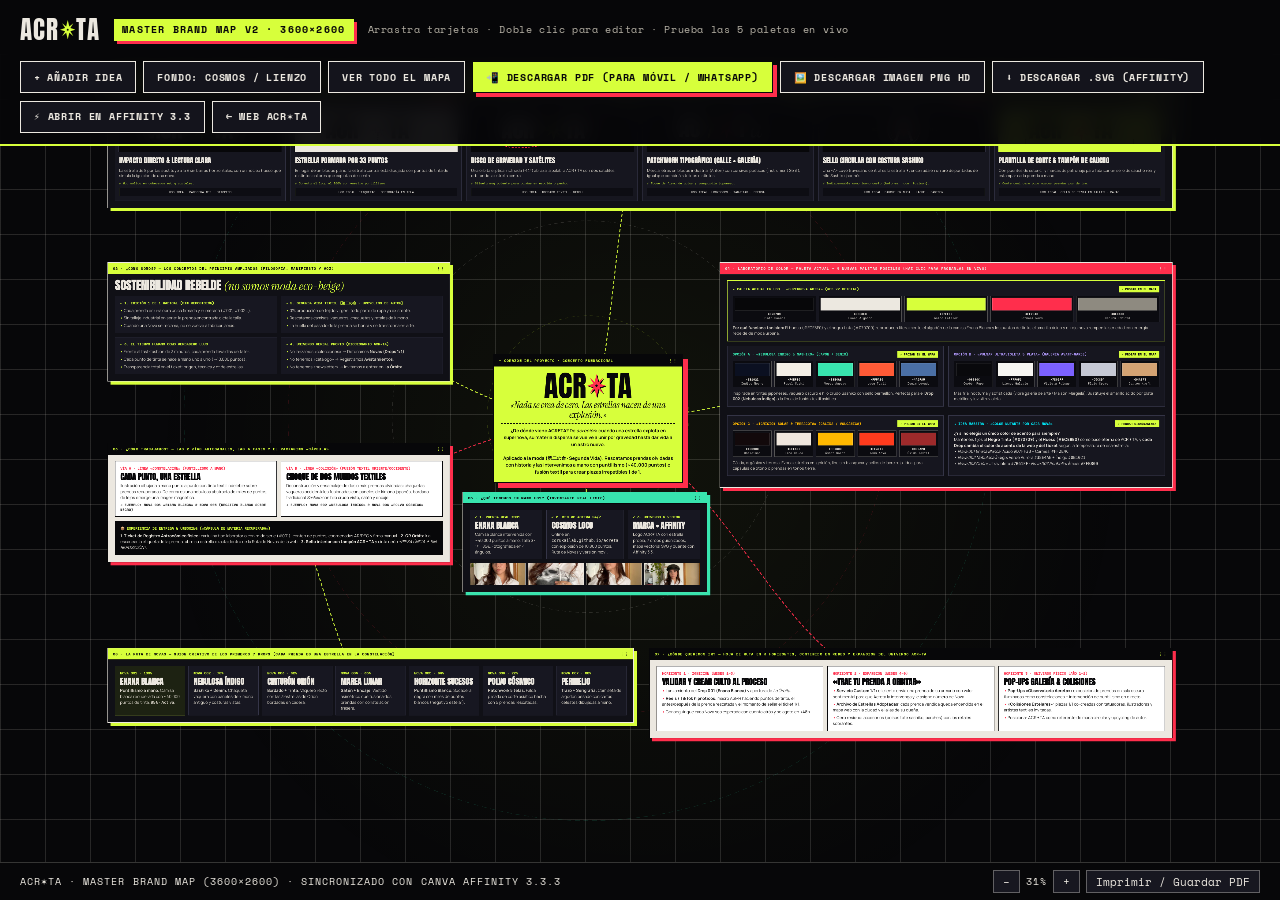
==== commit 585d52ba: "Upload downloadable mapa-conceptual.html for mobile/client sharing" ====
--- a/mapa-conceptual.html
+++ b/mapa-conceptual.html
@@ -325,9 +325,10 @@
       <button type="button" class="tbtn" id="addNodeBtn">+ Añadir Idea</button>
       <button type="button" class="tbtn" id="themeBtn">Fondo: Cosmos / Lienzo</button>
       <button type="button" class="tbtn" id="fitBtn">Ver Todo el Mapa</button>
-      <button type="button" class="tbtn tbtn--primary" id="pushAffinityBtn">⚡ Abrir en tu Affinity 3.3</button>
-      <a href="affinity-api.html" class="tbtn">👁️ Consola API Affinity</a>
-      <a href="mapa-conceptual-acreta.svg" download="ACR-TA-Master-Brand-Map-Affinity.svg" class="tbtn">⬇ Descargar .SVG</a>
+      <a href="ACRETA-Mapa-Conceptual-y-Branding.pdf" download="ACRETA-Mapa-Conceptual-y-Branding.pdf" class="tbtn tbtn--primary">📲 Descargar PDF (Para Móvil / WhatsApp)</a>
+      <a href="ACRETA-Mapa-Conceptual-HD.png" download="ACRETA-Mapa-Conceptual-HD.png" class="tbtn">🖼️ Descargar Imagen PNG HD</a>
+      <a href="mapa-conceptual-acreta.svg" download="ACR-TA-Master-Brand-Map-Affinity.svg" class="tbtn">⬇ Descargar .SVG (Affinity)</a>
+      <button type="button" class="tbtn" id="pushAffinityBtn">⚡ Abrir en Affinity 3.3</button>
       <a href="index.html" class="tbtn">← Web ACR✶TA</a>
     </div>
   </header>
